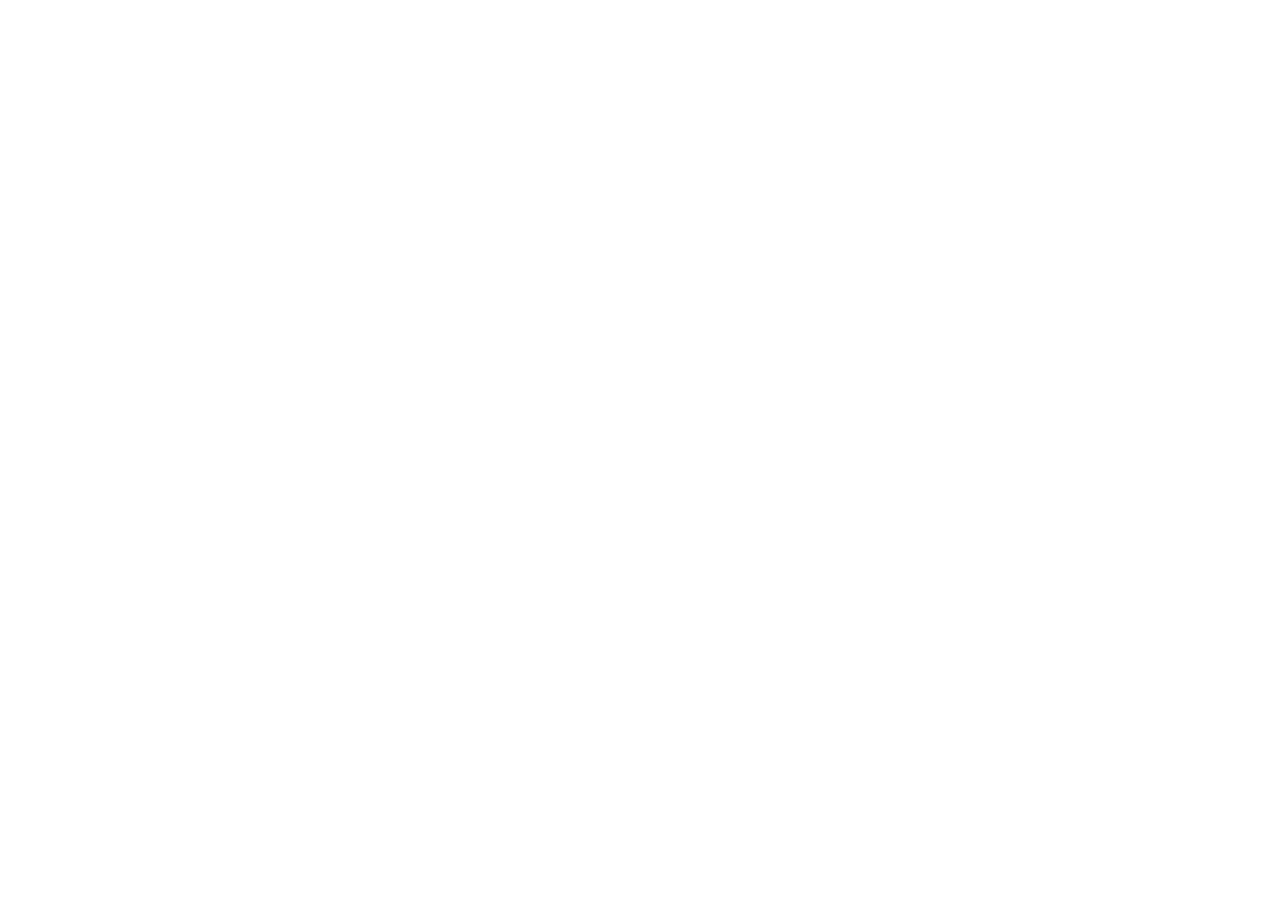
==== about.html @ 0ee6afd5 "Init : création du dépôt, arborescence des fichiers et structure HTML de base" ====
<!DOCTYPE html>
<html lang="fr">
<head>
   <meta charset="UTF-8">
   <meta name="viewport" content="width=device-width, initial-scale=1.0">
   <title>AfriTalent - A propos</title>

   <!-- Bootstrap 5 via CDN : feuillet de style -->
   <link href="https://cdn.jsdelivr.net/npm/bootstrap@5.3.0/dist/css/bootstrap.min.css" rel="stylesheet">

   <!-- votre feuille de style personnelle -->
   <link rel="stylesheet" href="style.css">
</head>
<body>
   <!-- le continu de la page sera ajoute ici -->
   <!-- Bootstrap 5 via CDN : script JavaScript -->
   <script src="https://cdn.jsdelivr.net/npm/bootstrap@5.3.0/dist/js/bootstrap.bundle.min.js"></script>

   <!-- votre script javaScript  -->
   <script src="js/main.js"></script>
</body>
</html>
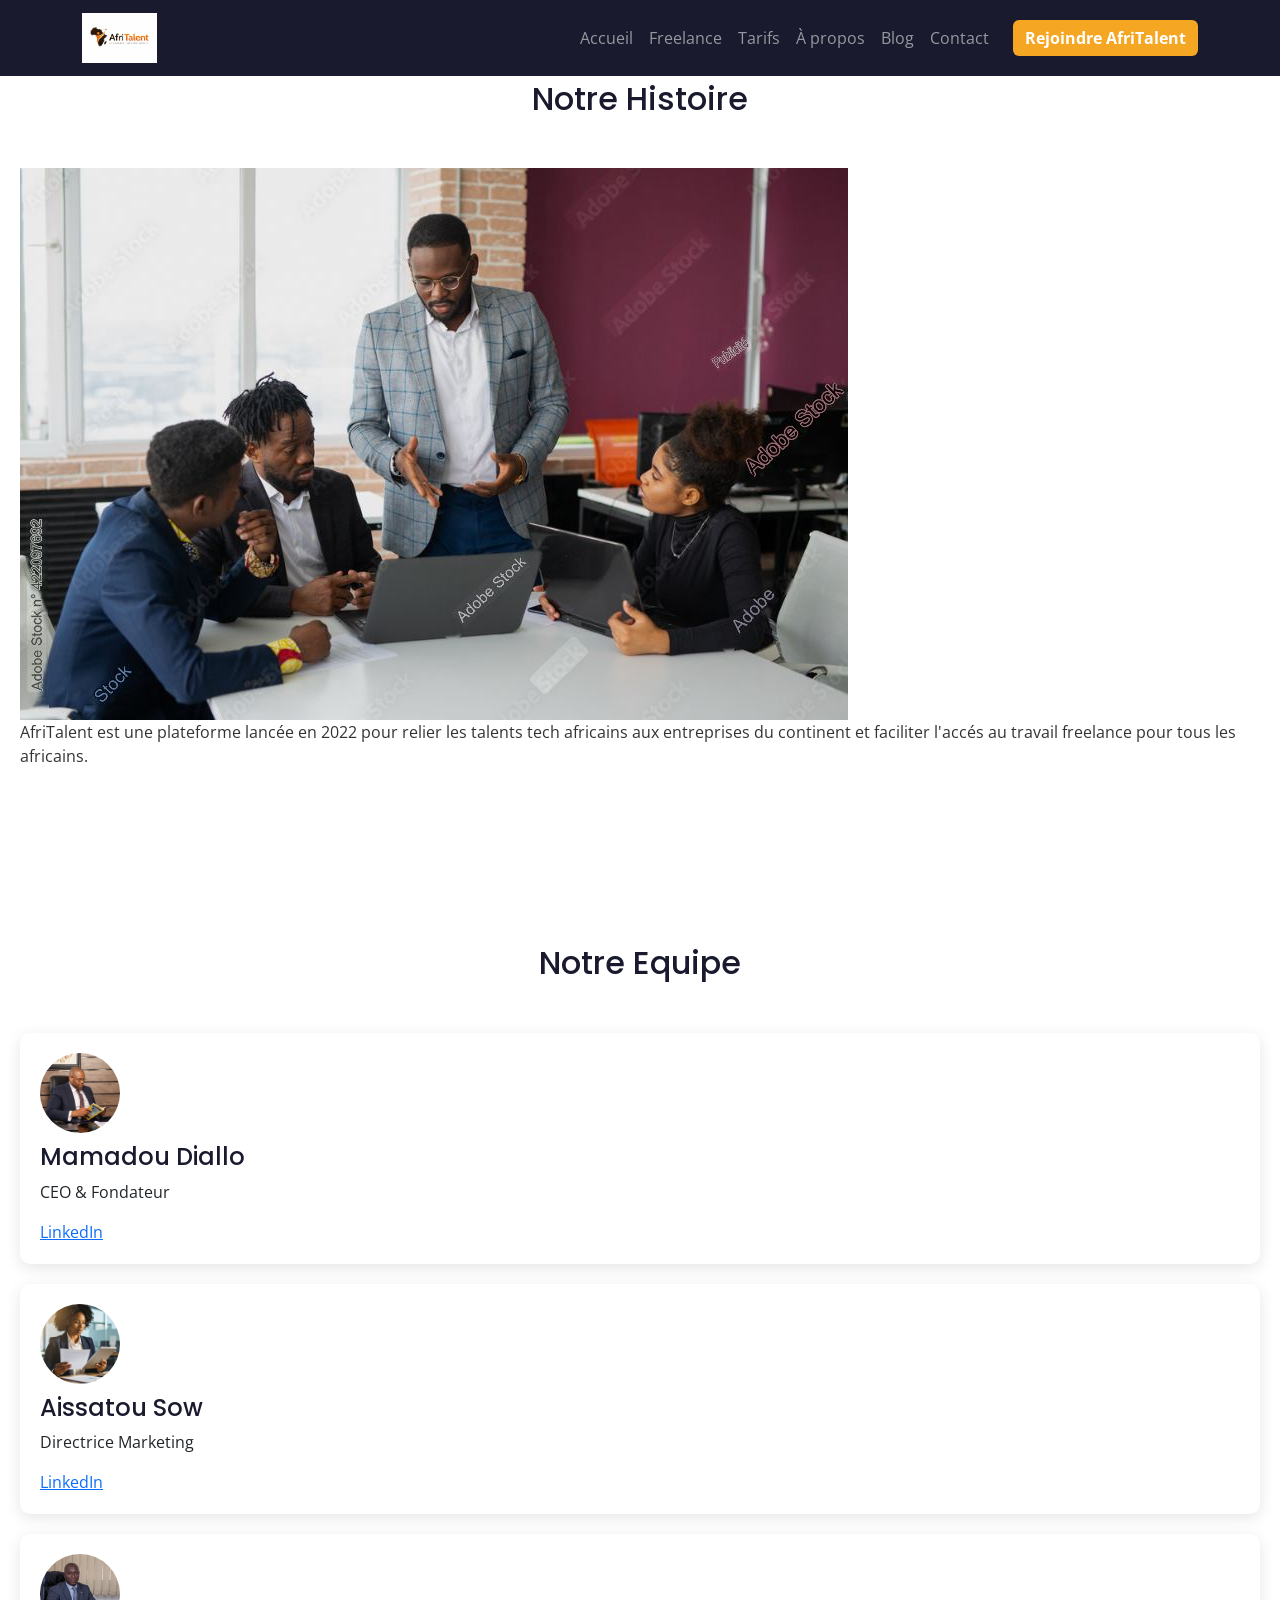
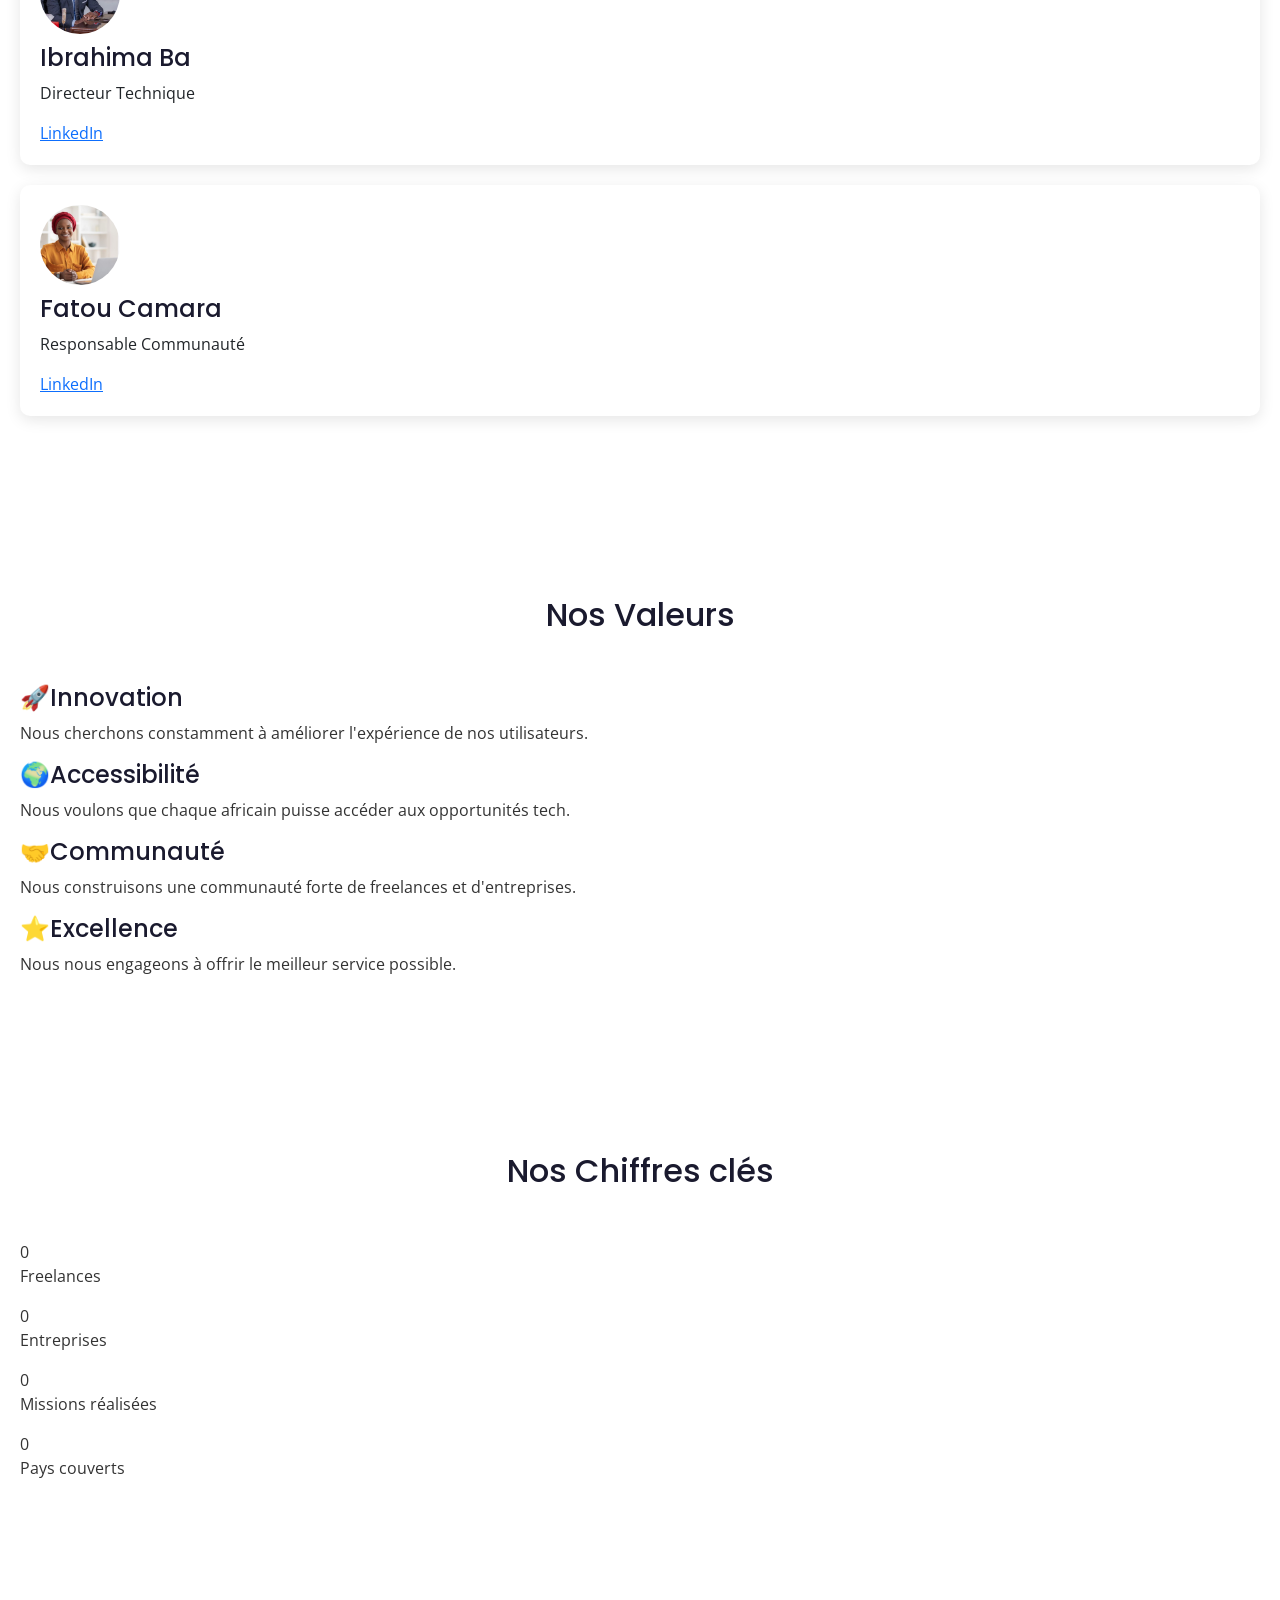
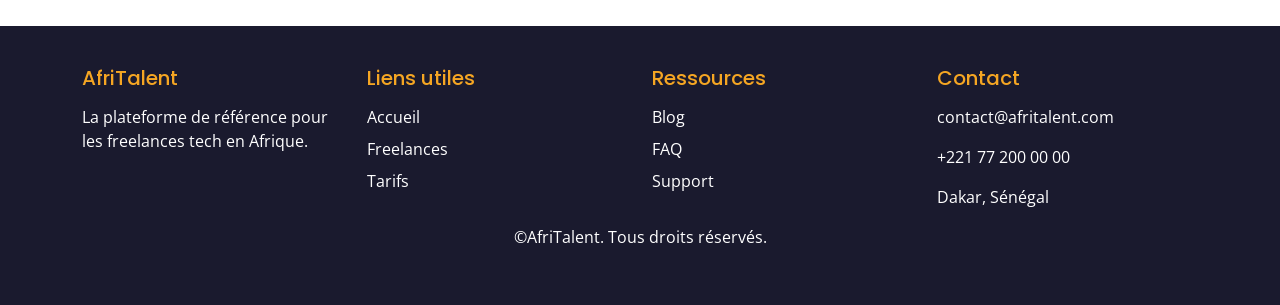
==== commit 26d13dda: "HTML : structure complète des 5 pages avec sections et contenu texte" ====
--- a/about.html
+++ b/about.html
@@ -6,13 +6,158 @@
    <title>AfriTalent - A propos</title>
 
    <!-- Bootstrap 5 via CDN : feuillet de style -->
-   <link href="https://cdn.jsdelivr.net/npm/bootstrap@5.3.0/dist/css/bootstrap.min.css" rel="stylesheet">
+   <link href="https://cdn.jsdelivr.net/npm/bootstrap@5.3.0/dist/css/bootstrap.min.css" rel="stylesheet"><link rel="preconnect" href="https://fonts.googleapis.com">
+   <link rel="preconnect" href="https://fonts.gstatic.com" crossorigin>
+   <link href="https://fonts.googleapis.com/css2?family=Open+Sans:ital,wght@0,300..800;1,300..800&family=Poppins:ital,wght@0,100;0,200;0,300;0,400;0,500;0,600;0,700;0,800;0,900;1,100;1,200;1,300;1,400;1,500;1,600;1,700;1,800;1,900&display=swap" rel="stylesheet">
 
    <!-- votre feuille de style personnelle -->
-   <link rel="stylesheet" href="style.css">
+   <link rel="stylesheet" href="css/style.css">
 </head>
 <body>
-   <!-- le continu de la page sera ajoute ici -->
+   <header>
+      <nav class="navbar navbar-expand-lg navbar-dark fixed-top">
+         <div class="container">
+            <a class="navbar-brand" href="index.html">
+               <img src="images/AfriTalent logo.jpeg" alt="logo" height="50px">
+            </a>
+            <button class="navbar-toggler" type="button" data-bs-toggle="collapse" data-bs-target="#navMenu"
+               aria-controls="navMenu" aria-expanded="false" aria-label="Toggle navigation">
+               <span class="navbar-toggler-icon"></span>
+            </button>
+            <div class="collapse navbar-collapse" id="navMenu">
+               <ul class="navbar-nav ms-auto">
+                  <li class="nav-item"><a class="nav-link" href="index.html">Accueil</a></li>
+                  <li class="nav-item"><a class="nav-link" href="freelances.html">Freelance</a></li>
+                  <li class="nav-item"><a class="nav-link" href="tarifs.html">Tarifs</a></li>
+                  <li class="nav-item"><a class="nav-link" href="about.html">À propos</a></li>
+                  <li class="nav-item"><a class="nav-link" href="blog.html">Blog</a></li>
+                  <li class="nav-item"><a class="nav-link" href="contact.html">Contact</a></li>
+               </ul>
+               <a href="#" class="btn btn-warning ms-3">Rejoindre AfriTalent</a>
+            </div>
+         </div>
+      </nav>
+   </header>
+   <main>
+      <section id="histoire">
+         <h2>Notre Histoire</h2>
+         <div>
+            <img src="images/histoire.jpeg" alt="Histoire d'AfriTalent">
+            <p>AfriTalent est une plateforme lancée en 2022 pour relier les talents tech africains aux entreprises du continent et faciliter l'accés au travail freelance pour tous les africains.</p>
+         </div>
+      </section>
+
+      <section id="equipe">
+         <h2>Notre Equipe</h2>
+         <div class="card">
+            <img src="images/equipe1.jpg" alt="Mamadou Diallo">
+            <h3>Mamadou Diallo</h3>
+            <p>CEO & Fondateur</p>
+            <a href="#">LinkedIn</a>
+         </div>
+
+         <div class="card">
+            <img src="images/equipe2.jpg" alt="Aissatou Sow">
+            <h3>Aissatou Sow</h3>
+            <p>Directrice Marketing</p>
+            <a href="#">LinkedIn</a>
+         </div>
+
+         <div class="card">
+            <img src="images/equipe3.jpeg" alt="Ibrahima Ba">
+            <h3>Ibrahima Ba</h3>
+            <p>Directeur Technique</p>
+            <a href="#">LinkedIn</a>
+         </div>
+
+         <div class="card">
+            <img src="images/equipe4.jpg" alt="Fatou Camara">
+            <h3>Fatou Camara</h3>
+            <p>Responsable Communauté</p>
+            <a href="#">LinkedIn</a>
+         </div>
+      </section>
+
+      <section id="valeurs">
+         <h2>Nos Valeurs</h2>
+         <div class="valeur">
+            <h3>🚀Innovation</h3>
+            <p>Nous cherchons constamment à améliorer l'expérience de nos utilisateurs.</p>
+         </div>
+
+        <div class="valeur">
+            <h3>🌍Accessibilité</h3>
+            <p>Nous voulons que chaque africain puisse accéder aux opportunités tech.</p>
+        </div>
+
+        <div class="valeur">
+            <h3>🤝Communauté</h3>
+            <p>Nous construisons une communauté forte de freelances et d'entreprises.</p>
+        </div>
+
+        <div class="valeur">
+            <h3>⭐Excellence</h3>
+            <p>Nous nous engageons à offrir le meilleur service possible.</p>
+        </div>
+      </section>
+
+      <section id="chiffres">
+         <h2>Nos Chiffres clés</h2>
+         <div class="chiffre">
+            <span class="compteur" data-target="2500">0</span>
+            <p>Freelances</p>
+         </div>
+
+         <div class="chiffre">
+            <span class="compteur" data-target="800">0</span>
+            <p>Entreprises</p>
+         </div>
+
+         <div class="chiffre">
+            <span class="compteur" data-target="1200">0</span>
+            <p>Missions réalisées</p>
+         </div>
+
+         <div class="chiffre">
+            <span class="compteur" data-target="15">0</span>
+            <p>Pays couverts</p>
+         </div>
+      </section>
+   </main>
+   <footer>
+      <div class="container">
+         <div class="row">
+            <div class="col-md-3">
+               <h5>AfriTalent</h5>
+               <p>La plateforme de référence pour les freelances tech en Afrique.</p>
+            </div>
+            <div class="col-md-3">
+               <h5>Liens utiles</h5>
+               <ul>
+                  <li><a href="index.html">Accueil</a></li>
+                  <li><a href="freelances.html">Freelances</a></li>
+                  <li><a href="tarifs.html">Tarifs</a></li>
+               </ul>
+            </div>
+            <div class="col-md-3">
+               <h5>Ressources</h5>
+               <ul>
+                  <li><a href="#">Blog</a></li>
+                  <li><a href="#">FAQ</a></li>
+                  <li><a href="#">Support</a></li>
+               </ul>
+            </div>
+            <div class="col-md-3">
+               <h5>Contact</h5>
+               <p><a href="mailto:contact@afritalent.com">contact@afritalent.com</a></p>
+               <p><a href="tel:+221772000000">+221 77 200 00 00</a></p>
+               <p>Dakar, Sénégal</p>
+            </div>
+         </div>
+         <p class="text-center">©<span id="annee"></span>AfriTalent. Tous droits réservés.</p>
+      </div>
+   </footer>
+
    <!-- Bootstrap 5 via CDN : script JavaScript -->
    <script src="https://cdn.jsdelivr.net/npm/bootstrap@5.3.0/dist/js/bootstrap.bundle.min.js"></script>
 
--- a/css/style.css
+++ b/css/style.css
@@ -0,0 +1,169 @@
+/* VARIABLES CSS */
+:root {
+    --couleur-primaire: #F5A623;
+    --couleur-secondaire: #1A1A2E;
+    --couleur-texte: #333333;
+    --couleur-fond: #FFFFFF;
+    --couleur-accent:#16213E;
+    --police-titre: 'Poppins', sans-serif;
+    --police-corps: 'Open Sans', sans-serif;
+    --espacement: 20px;
+
+}
+
+/* RESET ET BASE  */
+*{
+    margin: 0;
+    padding: 0;
+    box-sizing: border-box;
+}
+
+body{
+    font-family: var(--police-corps);
+    color: var(--couleur-texte);
+    background-color: var(--couleur-fond);
+}
+
+/* TYPOGRAPHIE */
+h1, h2, h3, h4, h5 {
+    font-family: var(--police-titre);
+    color: var(--couleur-secondaire);
+}
+
+h1{ font-size: 3rem; }
+h2{ font-size: 2rem; }
+h3{ font-size: 1.5rem; }
+
+/* NAVBAR */
+nav{
+    background-color: var(--couleur-secondaire) ;
+}
+
+.navbar-brand img {
+    height: 50px;
+}
+
+/* FOOTER */
+footer {
+    background-color: var(--couleur-secondaire);
+    color: white;
+    padding: 40px 0;
+    margin-top: 50px;
+}
+
+footer h5 {
+    color: var(--couleur-primaire);
+    margin-bottom: 15px;
+}
+
+footer a {
+    color: white;
+    text-decoration: none;
+}
+
+footer ul {
+    list-style: none;
+    padding: 0;
+}
+
+footer ul li {
+    margin-bottom: 8px;
+}
+
+/* HERO */
+#hero{
+    padding: 150px 20px 80px;
+    text-align: center;
+    background-color: var(--couleur-secondaire);
+    color: white;
+}
+
+#hero h1{
+    color: white;
+    font-size: 3.5rem;
+}
+
+#hero h2{
+    color: var(--couleur-primaire);
+    font-size: 1.5rem;
+    margin-bottom: 30px;
+}
+
+/* STATS */
+.stats {
+    text-align: center;
+}
+
+.stat span{
+    font-size: 2.5rem;
+    font-weight: bold;
+    color: var(--couleur-primaire);
+}
+
+/* SECTION */
+section {
+    padding: 80px 20px;
+}
+
+section h2 {
+    text-align: center;
+    margin-bottom: 50px;
+}
+
+/* CARTES */
+.card{
+    border: none;
+    border-radius: 10px;
+    box-shadow: 0 4px 15px rgba(0, 0, 0, 0.1);
+    transition: transform 0.3s ease;
+    padding: 20px;
+    margin-bottom: 20px;
+}
+
+.card:hover{
+    transform: translate(-5px);
+    box-shadow: 0 8px 25px rgba(0, 0, 0, 0.2);
+}
+
+.card img {
+    width: 80px;
+    height: 80px;
+    border-radius: 50%;
+    object-fit: cover;
+    margin-bottom: 10px;
+}
+
+/* CATEGORIE */
+.categories {
+    text-align: center;
+    padding: 20px;
+    border-radius: 10px;
+    border: 1px solid #eee;
+    transition: all 0.3s ease;
+    margin-bottom: 20px;
+}
+
+.categories:hover {
+    background-color: var(--couleur-primaire);
+    color: white;
+    transform: translateY(-5px);
+}
+
+.categories img {
+    width: 60px;
+    height: 60px;
+    margin-bottom: 10px;
+}
+
+/* BOUTONS */
+.btn-warning {
+    background-color: var(--couleur-primaire);
+    border: none;
+    color: white;
+    font-weight: bold;
+}
+
+.btn-warning:hover {
+    background-color: #e09400;
+    color: white;
+}
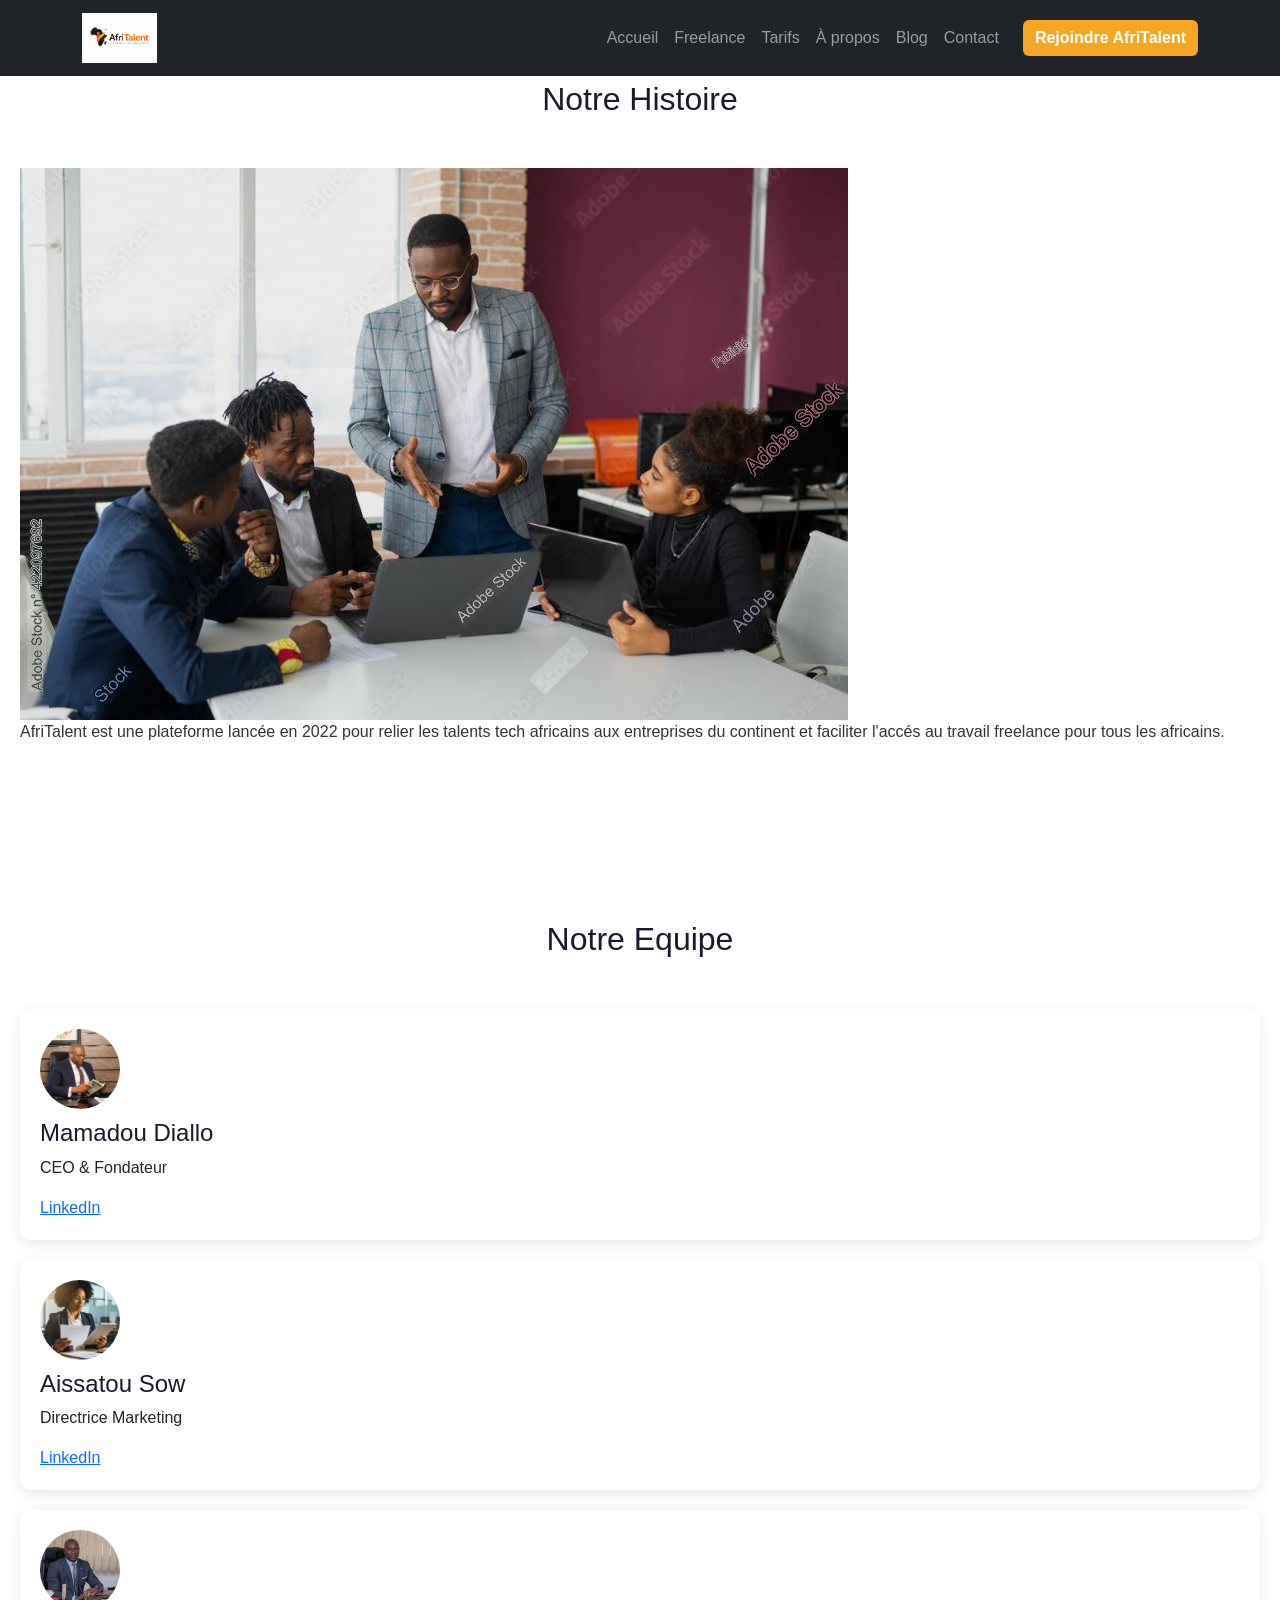
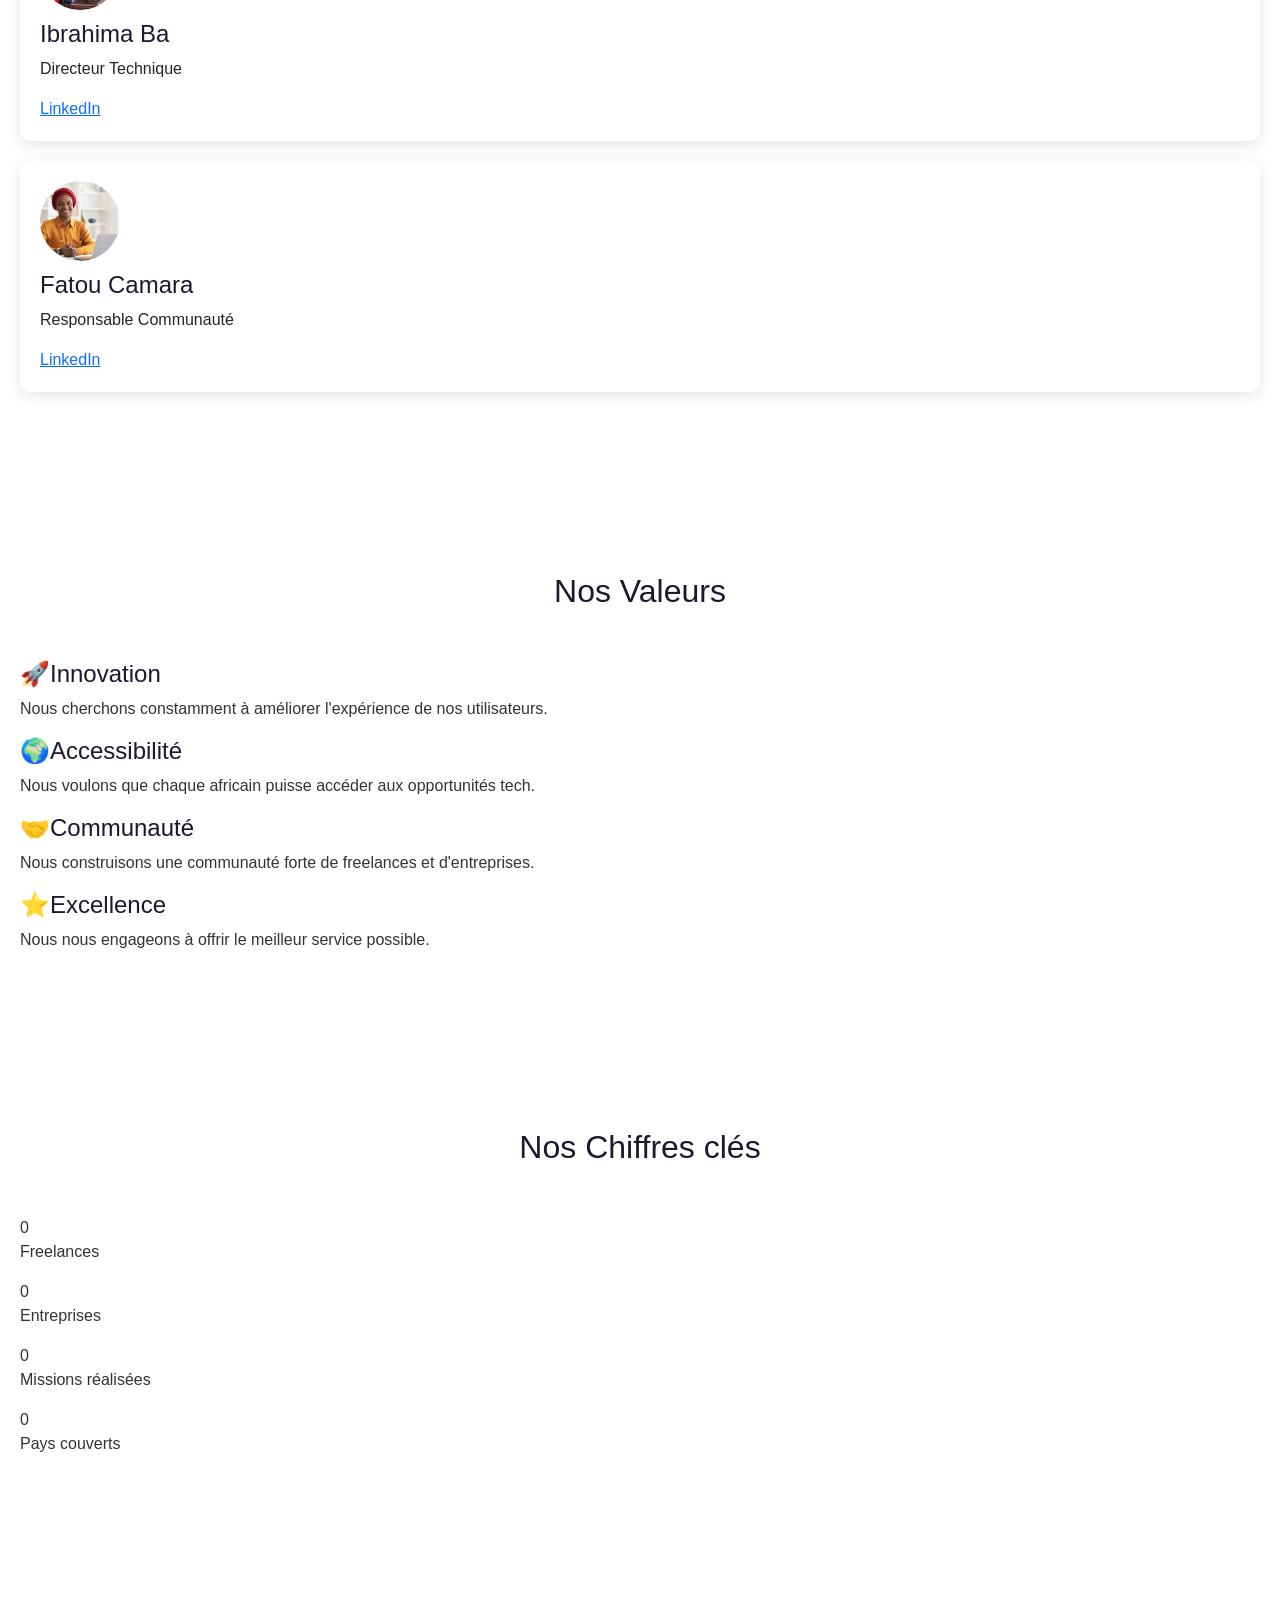
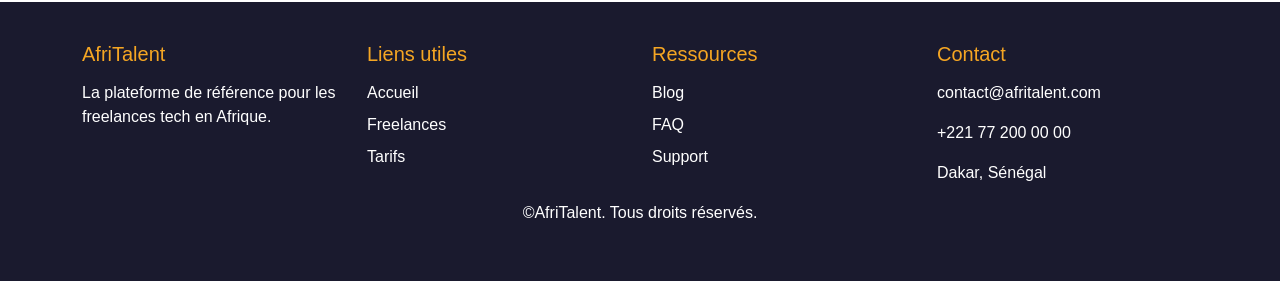
==== commit 8b8c5d1b: "HTML : structure complète des 5 pages avec sections et contenu texte" ====
--- a/about.html
+++ b/about.html
@@ -6,16 +6,14 @@
    <title>AfriTalent - A propos</title>
 
    <!-- Bootstrap 5 via CDN : feuillet de style -->
-   <link href="https://cdn.jsdelivr.net/npm/bootstrap@5.3.0/dist/css/bootstrap.min.css" rel="stylesheet"><link rel="preconnect" href="https://fonts.googleapis.com">
-   <link rel="preconnect" href="https://fonts.gstatic.com" crossorigin>
-   <link href="https://fonts.googleapis.com/css2?family=Open+Sans:ital,wght@0,300..800;1,300..800&family=Poppins:ital,wght@0,100;0,200;0,300;0,400;0,500;0,600;0,700;0,800;0,900;1,100;1,200;1,300;1,400;1,500;1,600;1,700;1,800;1,900&display=swap" rel="stylesheet">
+   <link href="https://cdn.jsdelivr.net/npm/bootstrap@5.3.0/dist/css/bootstrap.min.css" rel="stylesheet">
 
    <!-- votre feuille de style personnelle -->
    <link rel="stylesheet" href="css/style.css">
 </head>
 <body>
    <header>
-      <nav class="navbar navbar-expand-lg navbar-dark fixed-top">
+      <nav class="navbar navbar-expand-lg navbar-dark bg-dark fixed-top">
          <div class="container">
             <a class="navbar-brand" href="index.html">
                <img src="images/AfriTalent logo.jpeg" alt="logo" height="50px">
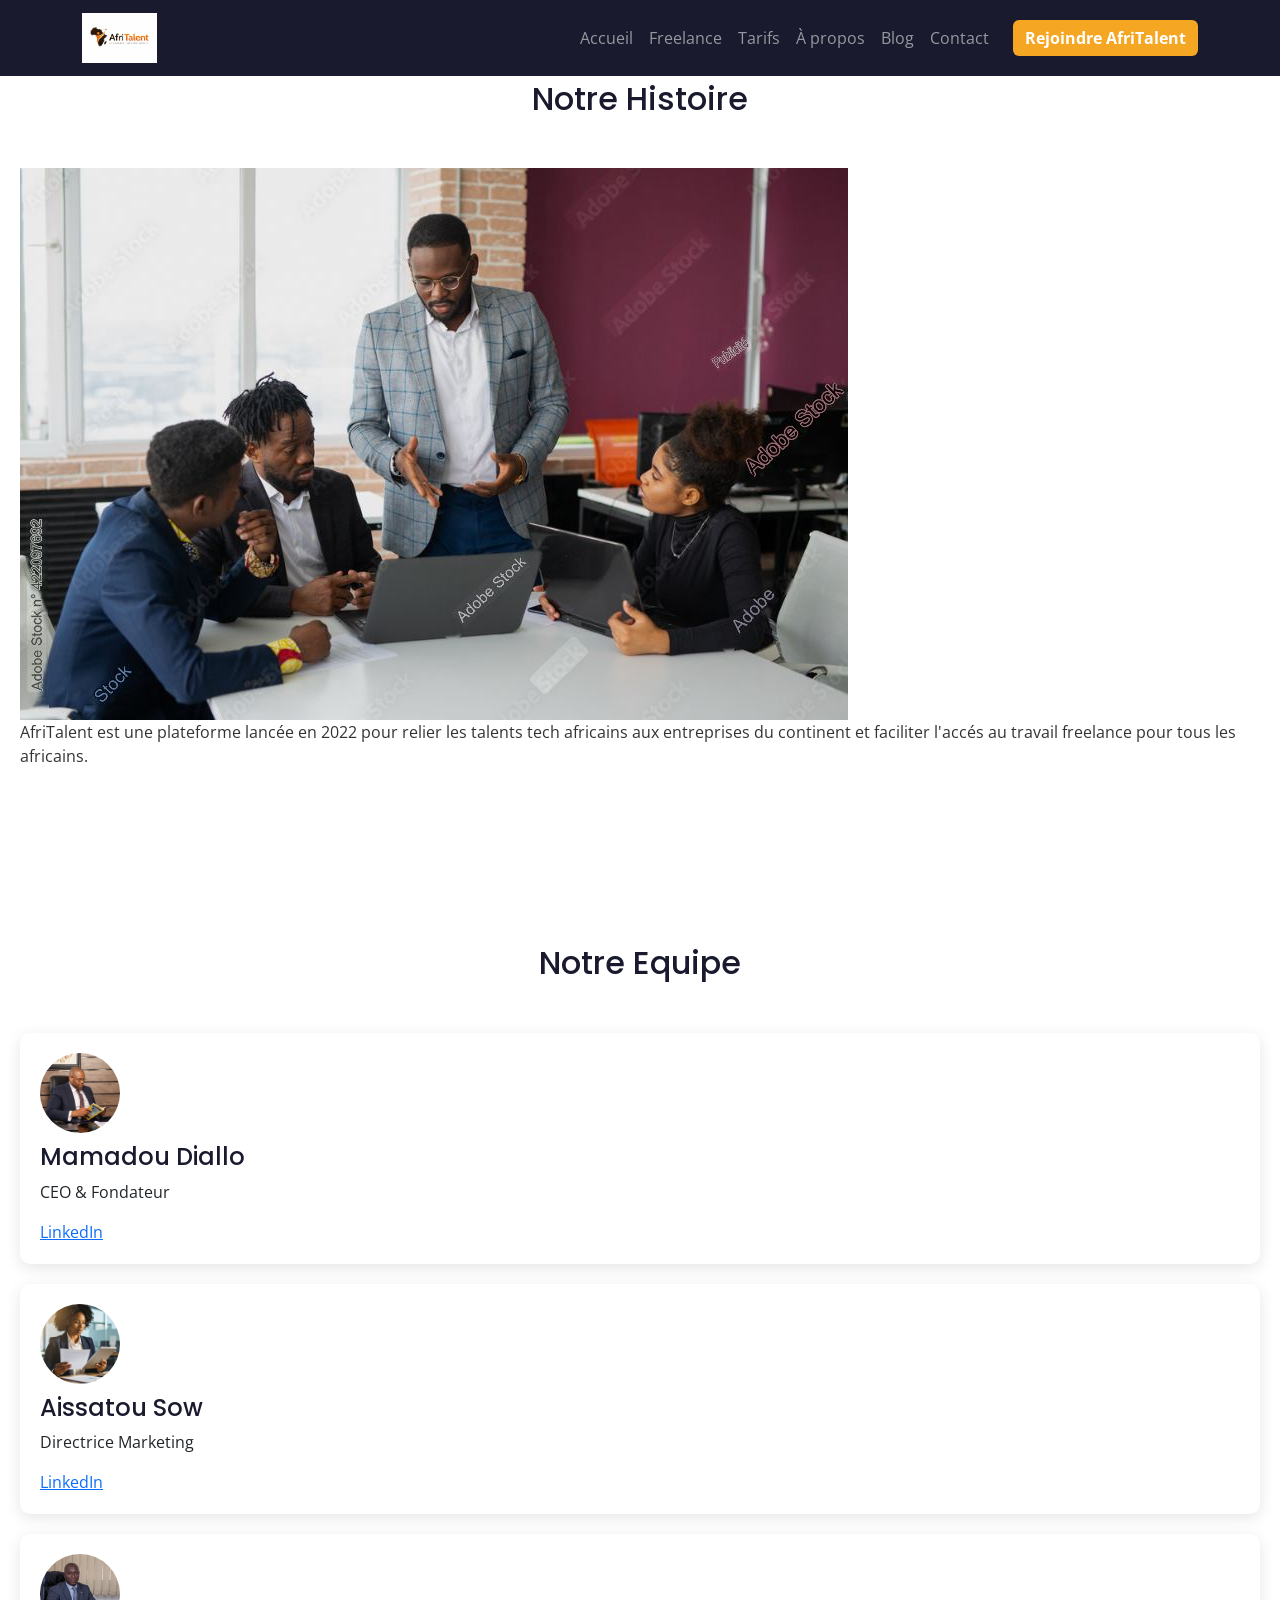
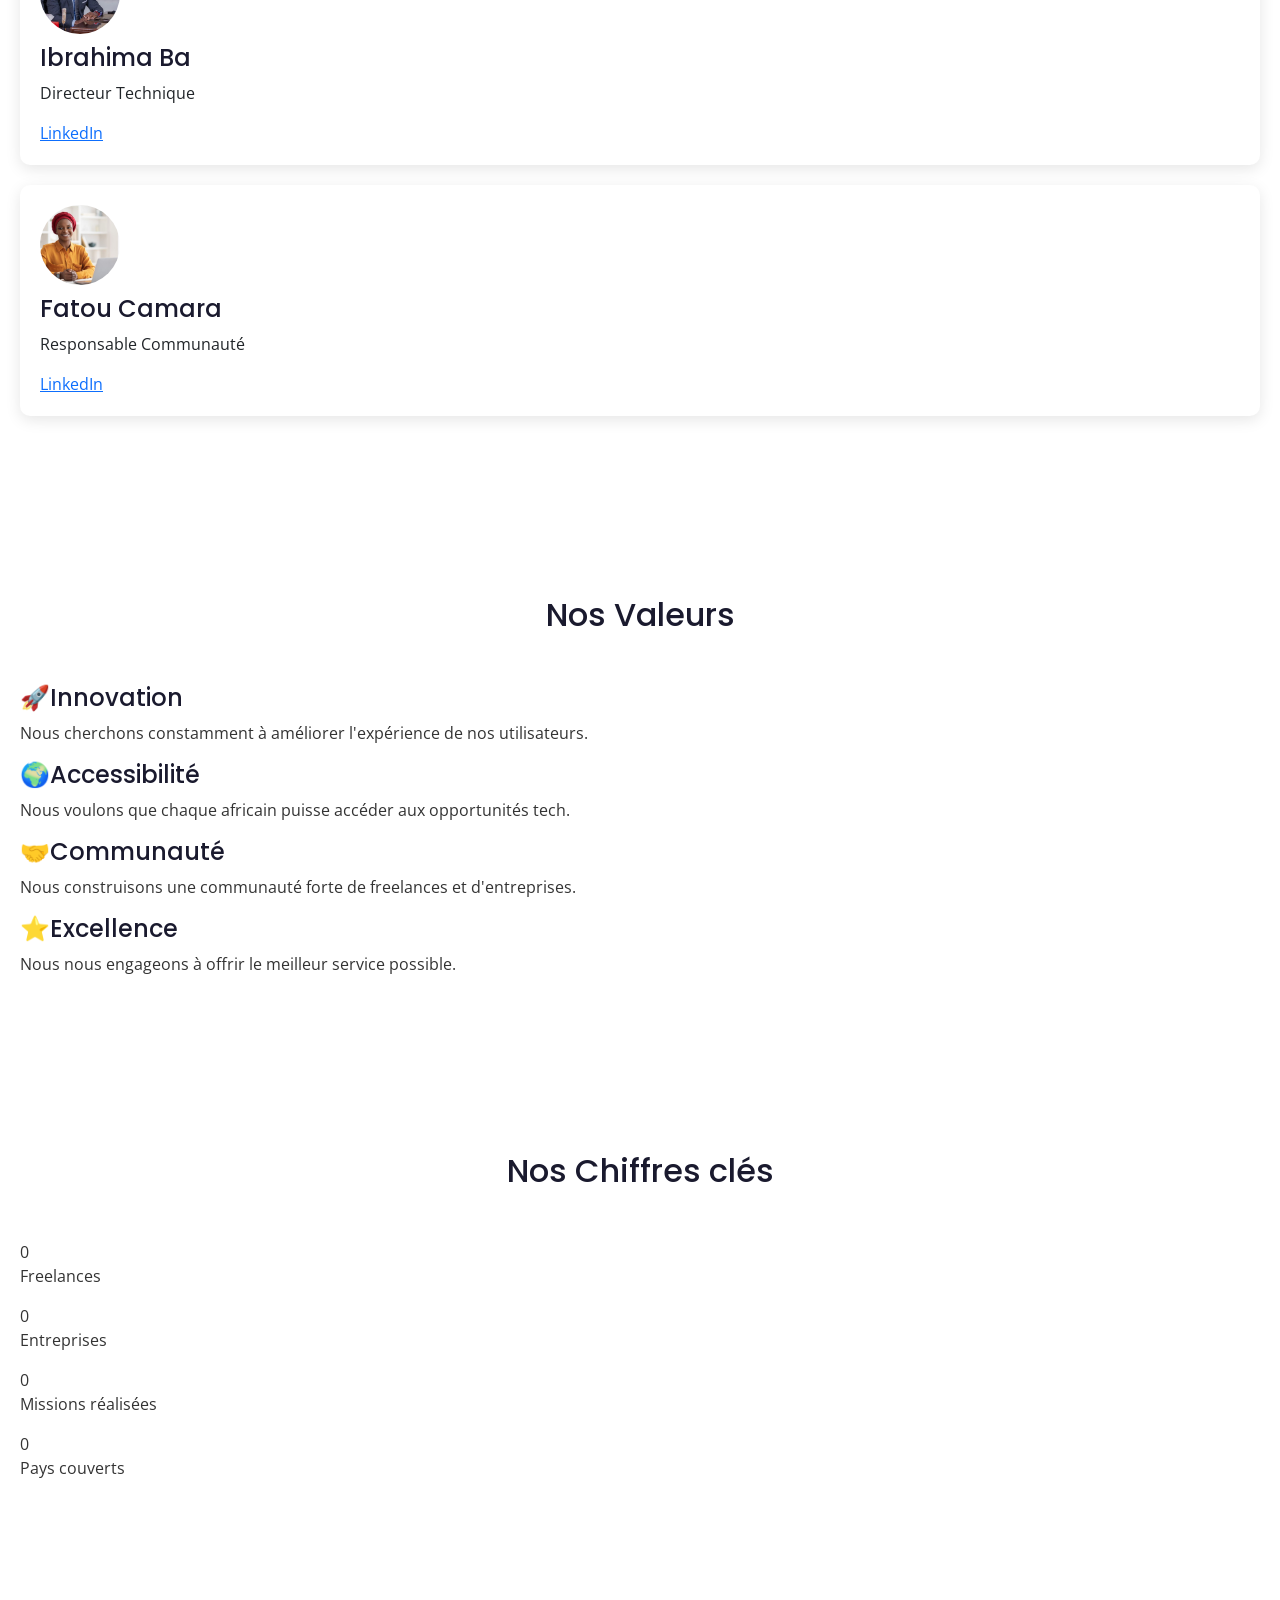
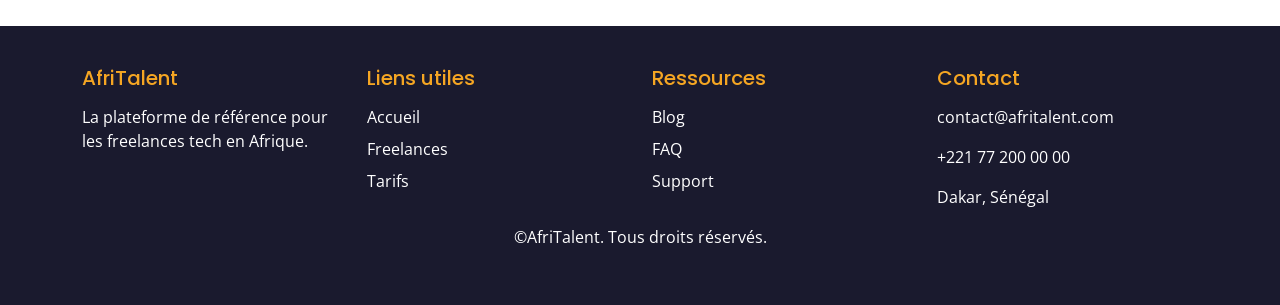
==== commit 1ce047ba: "Correction des cartes et amélioration freelances" ====
--- a/about.html
+++ b/about.html
@@ -6,14 +6,16 @@
    <title>AfriTalent - A propos</title>
 
    <!-- Bootstrap 5 via CDN : feuillet de style -->
-   <link href="https://cdn.jsdelivr.net/npm/bootstrap@5.3.0/dist/css/bootstrap.min.css" rel="stylesheet">
+   <link href="https://cdn.jsdelivr.net/npm/bootstrap@5.3.0/dist/css/bootstrap.min.css" rel="stylesheet"><link rel="preconnect" href="https://fonts.googleapis.com">
+   <link rel="preconnect" href="https://fonts.gstatic.com" crossorigin>
+   <link href="https://fonts.googleapis.com/css2?family=Open+Sans:ital,wght@0,300..800;1,300..800&family=Poppins:ital,wght@0,100;0,200;0,300;0,400;0,500;0,600;0,700;0,800;0,900;1,100;1,200;1,300;1,400;1,500;1,600;1,700;1,800;1,900&display=swap" rel="stylesheet">
 
    <!-- votre feuille de style personnelle -->
    <link rel="stylesheet" href="css/style.css">
 </head>
 <body>
    <header>
-      <nav class="navbar navbar-expand-lg navbar-dark bg-dark fixed-top">
+      <nav class="navbar navbar-expand-lg navbar-dark fixed-top">
          <div class="container">
             <a class="navbar-brand" href="index.html">
                <img src="images/AfriTalent logo.jpeg" alt="logo" height="50px">
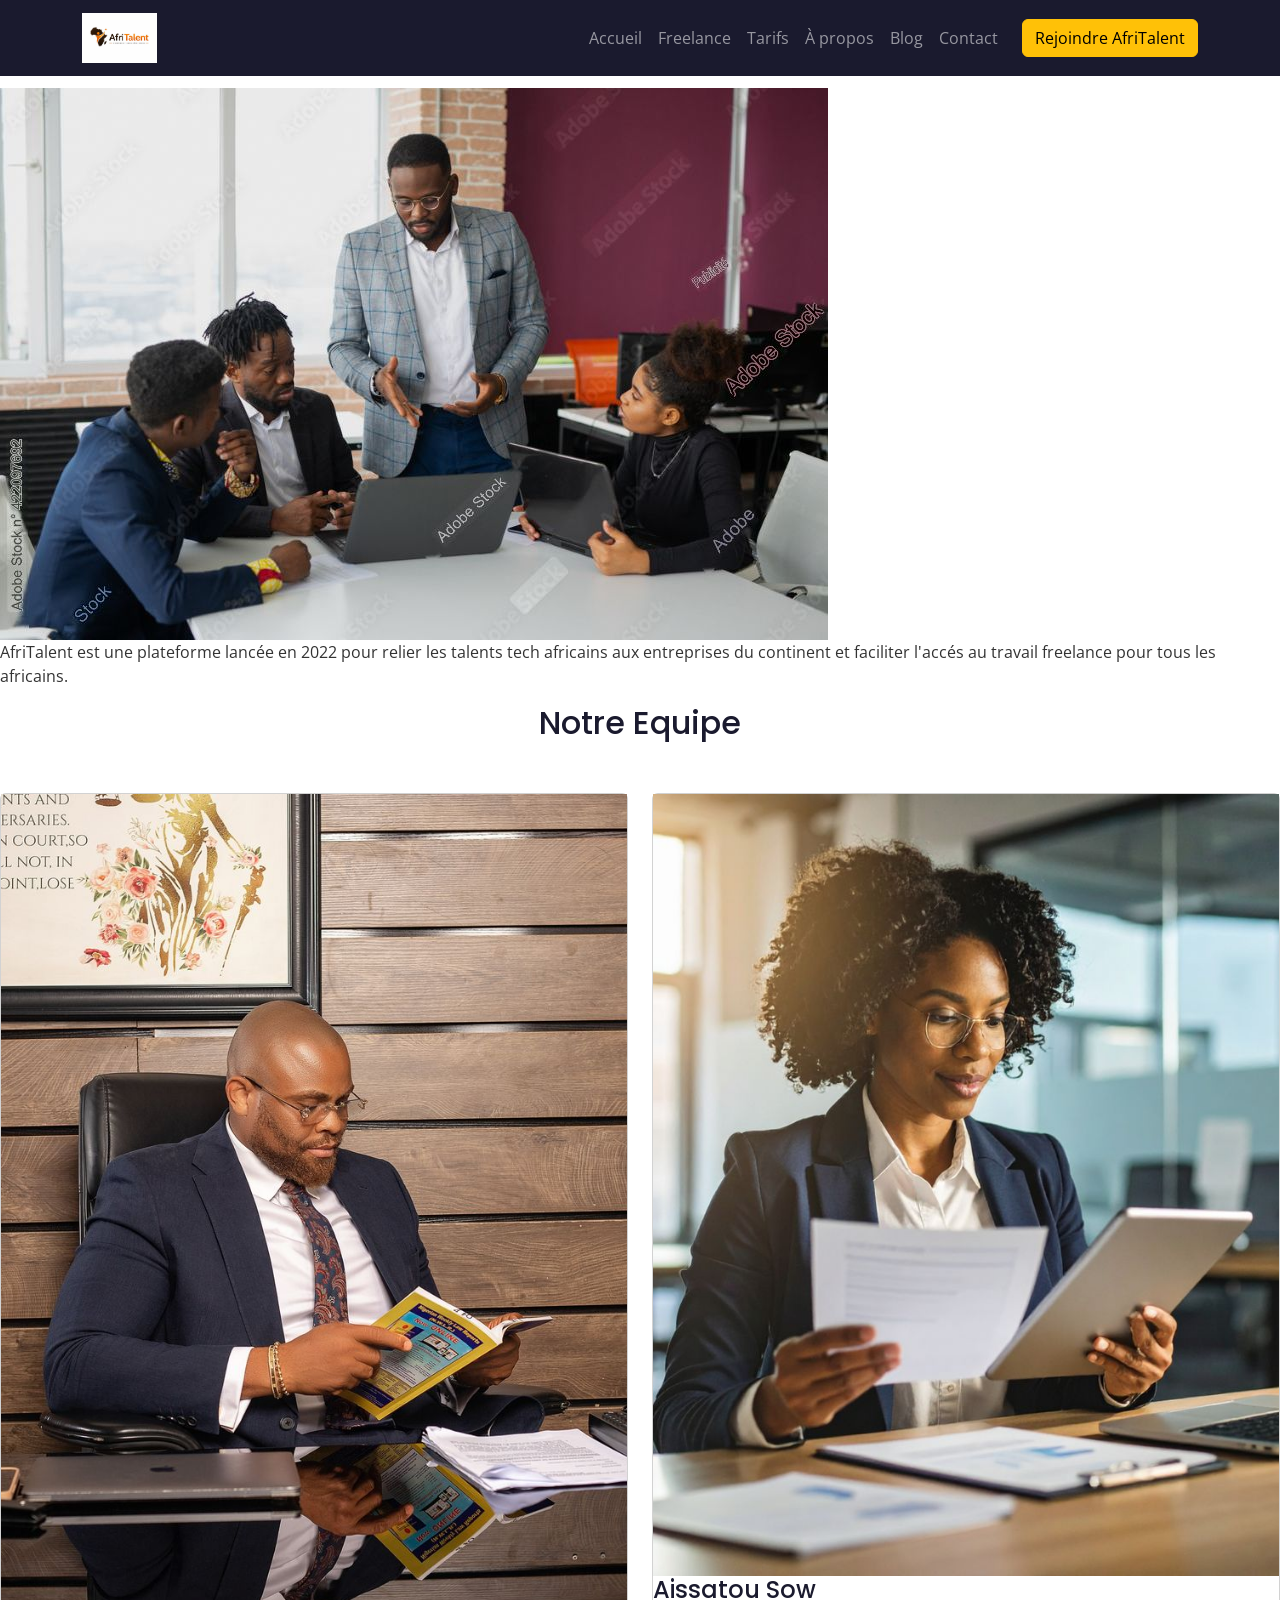
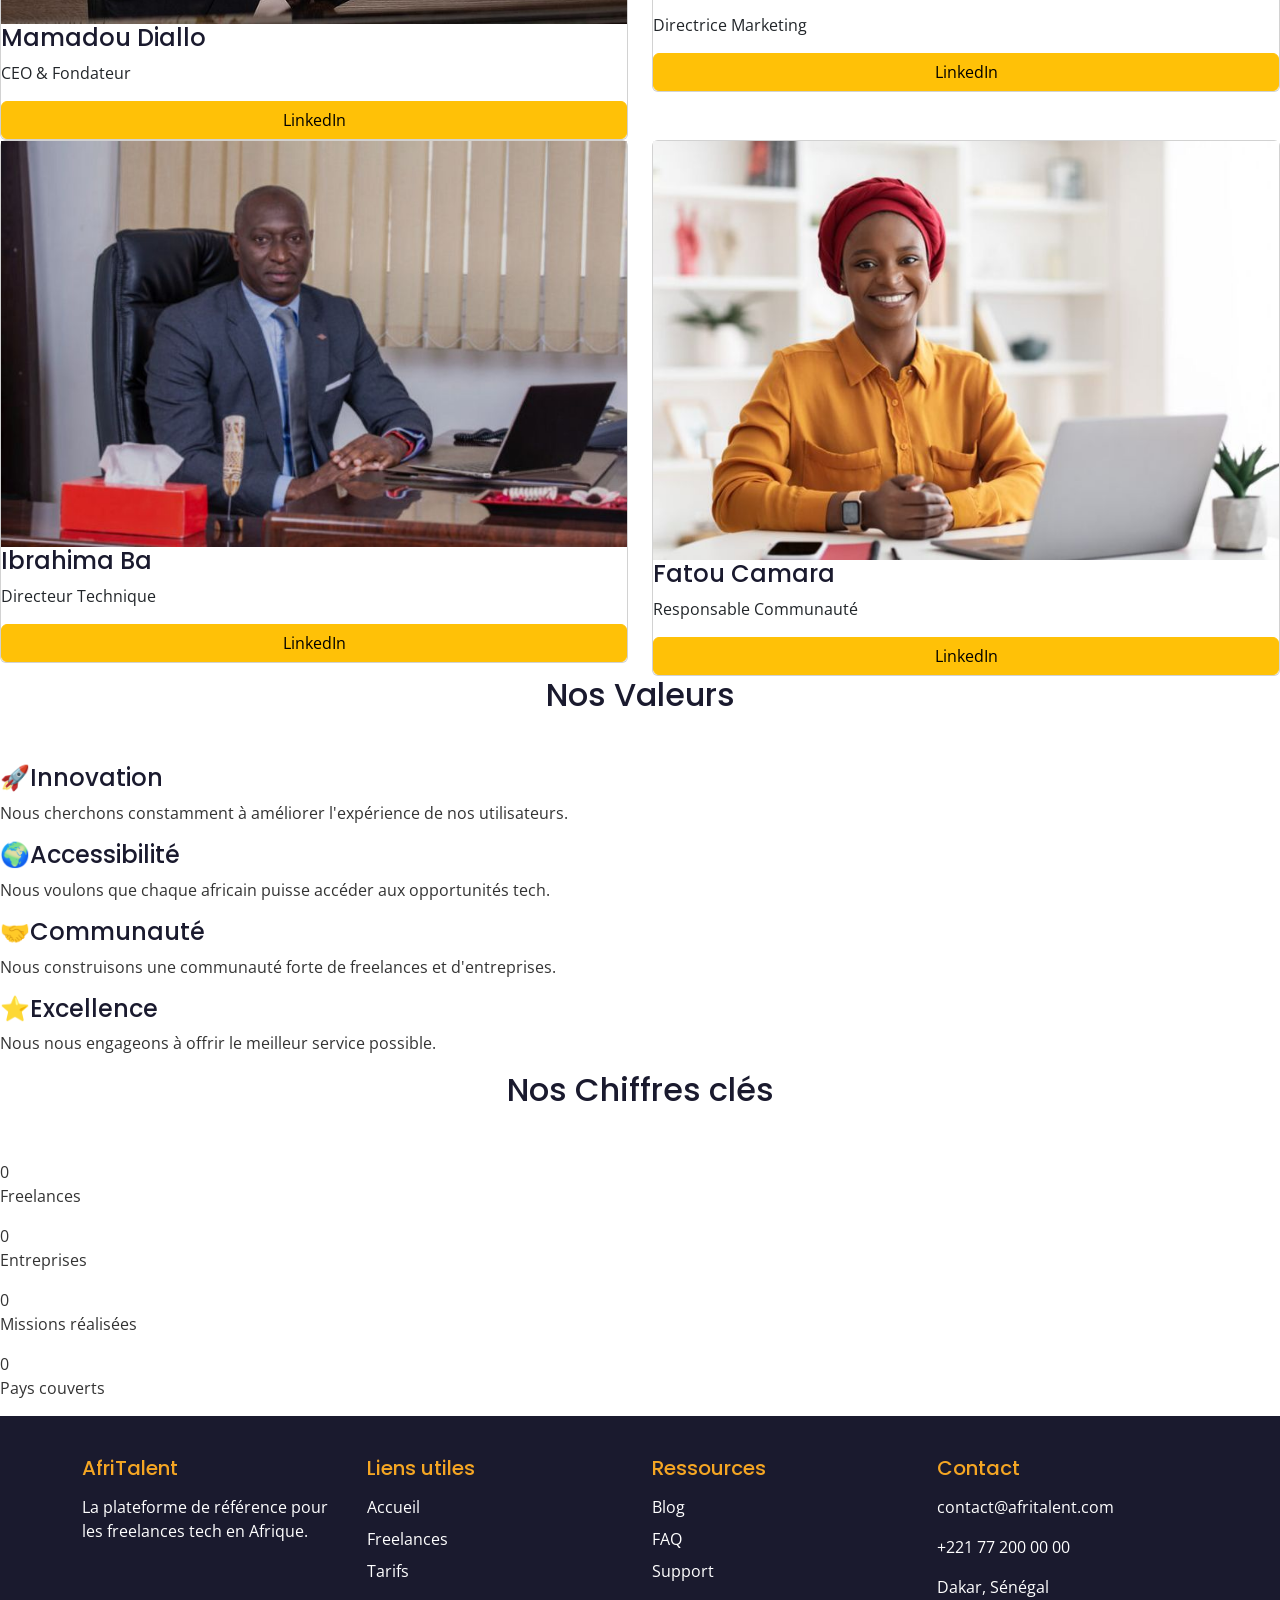
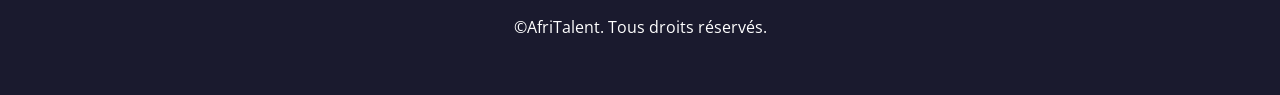
==== commit 53d0e8e7: "CSS: Bento Grid, section hero et catégories, effets hover" ====
--- a/about.html
+++ b/about.html
@@ -48,33 +48,42 @@
       </section>
 
       <section id="equipe">
-         <h2>Notre Equipe</h2>
-         <div class="card">
-            <img src="images/equipe1.jpg" alt="Mamadou Diallo">
-            <h3>Mamadou Diallo</h3>
-            <p>CEO & Fondateur</p>
-            <a href="#">LinkedIn</a>
+         <h2>Notre Equipe</h2> 
+         <div class="row">
+            <div class="col-md-6">
+               <div class="card">
+                  <img src="images/equipe1.jpg" alt="Mamadou Diallo">
+                  <h3>Mamadou Diallo</h3>
+                  <p>CEO & Fondateur</p>
+                  <a href="#"class="btn btn-warning">LinkedIn</a>
+               </div>
+            </div>
+
+         <div class="col-md-6">
+            <div class="card">
+               <img src="images/equipe2.jpg" alt="Aissatou Sow">
+               <h3>Aissatou Sow</h3>
+               <p>Directrice Marketing</p>
+               <a href="#" class="btn btn-warning">LinkedIn</a>
+            </div>
          </div>
 
-         <div class="card">
-            <img src="images/equipe2.jpg" alt="Aissatou Sow">
-            <h3>Aissatou Sow</h3>
-            <p>Directrice Marketing</p>
-            <a href="#">LinkedIn</a>
+         <div class="col-md-6">
+            <div class="card">
+               <img src="images/equipe3.jpeg" alt="Ibrahima Ba">
+               <h3>Ibrahima Ba</h3>
+               <p>Directeur Technique</p>
+               <a href="#" class="btn btn-warning">LinkedIn</a>
+            </div>
          </div>
 
-         <div class="card">
-            <img src="images/equipe3.jpeg" alt="Ibrahima Ba">
-            <h3>Ibrahima Ba</h3>
-            <p>Directeur Technique</p>
-            <a href="#">LinkedIn</a>
-         </div>
-
-         <div class="card">
-            <img src="images/equipe4.jpg" alt="Fatou Camara">
-            <h3>Fatou Camara</h3>
-            <p>Responsable Communauté</p>
-            <a href="#">LinkedIn</a>
+         <div class="col-md-6">
+            <div class="card">
+               <img src="images/equipe4.jpg" alt="Fatou Camara">
+               <h3>Fatou Camara</h3>
+               <p>Responsable Communauté</p>
+               <a href="#" class="btn btn-warning">LinkedIn</a>
+            </div>
          </div>
       </section>
 
--- a/css/style.css
+++ b/css/style.css
@@ -69,71 +69,155 @@
 footer ul li {
     margin-bottom: 8px;
 }
-
-/* HERO */
+footer {
+    margin-top: 0;
+}
+
+/* HERO DISPOSITION */
+.hero-content {
+    display: flex;
+    justify-content: space-between;
+    align-items: center;
+    gap: 40px;
+}
+
+.hero-texte {
+    flex: 1;
+    text-align: left;
+}
+
+.hero-image {
+    flex: 1;
+    text-align: right;
+    position: relative;
+    margin-right: -40px;
+}
+
+.hero-image img {
+    width: 100%;
+    max-width: 500px;
+    border-radius: 20px;
+}
+
+/* section */
+section h2{
+    text-align: center;
+    margin-bottom: 50px;
+}
+#hero h2{
+    text-align: left;
+    margin-top: 30px;
+}
+
+/* FOND */
 #hero{
-    padding: 150px 20px 80px;
-    text-align: center;
-    background-color: var(--couleur-secondaire);
-    color: white;
-}
-
-#hero h1{
-    color: white;
-    font-size: 3.5rem;
-}
-
-#hero h2{
-    color: var(--couleur-primaire);
-    font-size: 1.5rem;
-    margin-bottom: 30px;
+    background-image: url('../images/AfriqueTech.jpeg');
+    background-size: cover;
+    background-position: center;
+    background-repeat: no-repeat;
+    position: relative;
+    padding: 80px 0;
+    overflow: hidden;
+}
+
+/* TEXTE ET IMEGE DEVANT LE FOND */
+#hero .container {
+    position: relative;
+    z-index: 1;
+}
+
+/* FLEX GAUCHE/DROITE  */
+.hero-content {
+    display: flex;
+    align-items: center;
+    gap: 60px;
+}
+
+/* TEXTES BLANCS */
+#hero h1 { color: #fff; font-size: 3rem; font-weight: 800;}
+#hero h2 { color: #aaa; font-size: 1.1rem; font-weight: 400;}
+.text-orange {color: #f5a623;}
+
+/* IMAGE */
+.hero-image img {
+    width: 100%;
+    border-radius: 18px;
+    /* Fusionne l'image avec le fond sombre */
+    mix-blend-mode: luminosity;
+    /* Efface les bords progressivement */
+    mask-image: radial-gradient(ellipse 80% 80% at 55% 45%,black 30%, transparent 80% );
 }
 
 /* STATS */
-.stats {
-    text-align: center;
-}
-
-.stat span{
+.stat span { color: #f5a623; font-size: 1.8rem; font-weight: 800;}
+.stat p { color: #aaa;}
+.stats{
+    display: flex;
+    gap: 3rem;
+    margin-left: 2rem;
+    text-align: center;   
+}
+
+
+/* TYPOGRAPHIE EXPRESSIVE HERO */
+#hero h1 {
     font-size: 2.5rem;
     font-weight: bold;
+}
+
+#hero h2 {
+    font-size: 1.5rem;
+    font-weight: 400;
+    letter-spacing: 1px;
+}
+
+/* BENTO GRID COMMENT CA MARCHE */
+.bento-grid {
+    display: grid;
+    grid-template-columns: repeat(3, 1fr);
+    gap: 20px;
+    padding: 20px;
+}
+#comment-ca-marche {
+    padding: 80px 20px;
+} 
+.bento-item {
+    background-color: var(--couleur-secondaire);
+    color: white;
+    padding: 30px;
+    border-radius: 15px;
+}
+
+.bento-large {
+    grid-column: 1;
+    grid-row: 1;
+}
+.bento-item:last-child {
+    grid-column: 3;
+    grid-row: 1;
+}
+
+.bento-item:nth-child(2) {
+    grid-column: 2;
+    grid-row: 1;
+
+}
+
+.numero {
+    font-size: 3rem;
+    font-weight: bold;
+    display: block;
+    margin-bottom: 10px;
     color: var(--couleur-primaire);
 }
 
-/* SECTION */
-section {
-    padding: 80px 20px;
-}
-
-section h2 {
-    text-align: center;
-    margin-bottom: 50px;
-}
-
-/* CARTES */
-.card{
-    border: none;
-    border-radius: 10px;
-    box-shadow: 0 4px 15px rgba(0, 0, 0, 0.1);
-    transition: transform 0.3s ease;
-    padding: 20px;
-    margin-bottom: 20px;
-}
-
-.card:hover{
-    transform: translate(-5px);
-    box-shadow: 0 8px 25px rgba(0, 0, 0, 0.2);
-}
-
-.card img {
-    width: 80px;
-    height: 80px;
-    border-radius: 50%;
-    object-fit: cover;
+.bento-item h3 {
+    color: white;
+    margin-top: 10px;
     margin-bottom: 10px;
 }
 
-/* CATEGORIE */
+/* CATEGORIES HOVER */
 .categories {
     text-align: center;
     padding: 20px;
@@ -142,11 +226,27 @@
     transition: all 0.3s ease;
     margin-bottom: 20px;
 }
-
+.categories-grid {
+    display: grid;
+    grid-template-columns: repeat(3,1fr);
+    gap: 30px;
+    width: 100%;
+}
+
+#categorie {
+    padding: 80px 20px;
+}
 .categories:hover {
     background-color: var(--couleur-primaire);
-    color: white;
     transform: translateY(-5px);
+}
+
+.categories:hover h3 {
+    color: white;
+}
+
+.categories:hover p {
+    color: white;
 }
 
 .categories img {
@@ -155,15 +255,49 @@
     margin-bottom: 10px;
 }
 
-/* BOUTONS */
-.btn-warning {
+/* CAROUSEL TEMOIGNAGES */
+.carousel {
+    background-color: var(--couleur-secondaire);
+    padding: 50px;
+    border-radius: 15px;
+}
+
+.temoignage {
+    text-align: center;
+    color: white;
+}
+
+.temoignage img {
+    width: 80px;
+    height: 80px;
+    border-radius: 50px;
+    object-fit: cover;
+    margin-bottom: 15px;
+}
+
+.temoignage h3 {
+    color: var(--couleur-primaire);
+}
+
+.temoignage p {
+    color: white;
+    font-style: italic;
+}
+
+/* CTA */
+#cta {
+    text-align: center;
     background-color: var(--couleur-primaire);
-    border: none;
-    color: white;
-    font-weight: bold;
-}
-
-.btn-warning:hover {
-    background-color: #e09400;
-    color: white;
-}+    color: white;
+    padding: 80px 20px;
+}
+#cta h2 {
+    color: white;
+}
+#cta p {
+    color: white;
+    margin-bottom: 30px;
+}
+
+
+
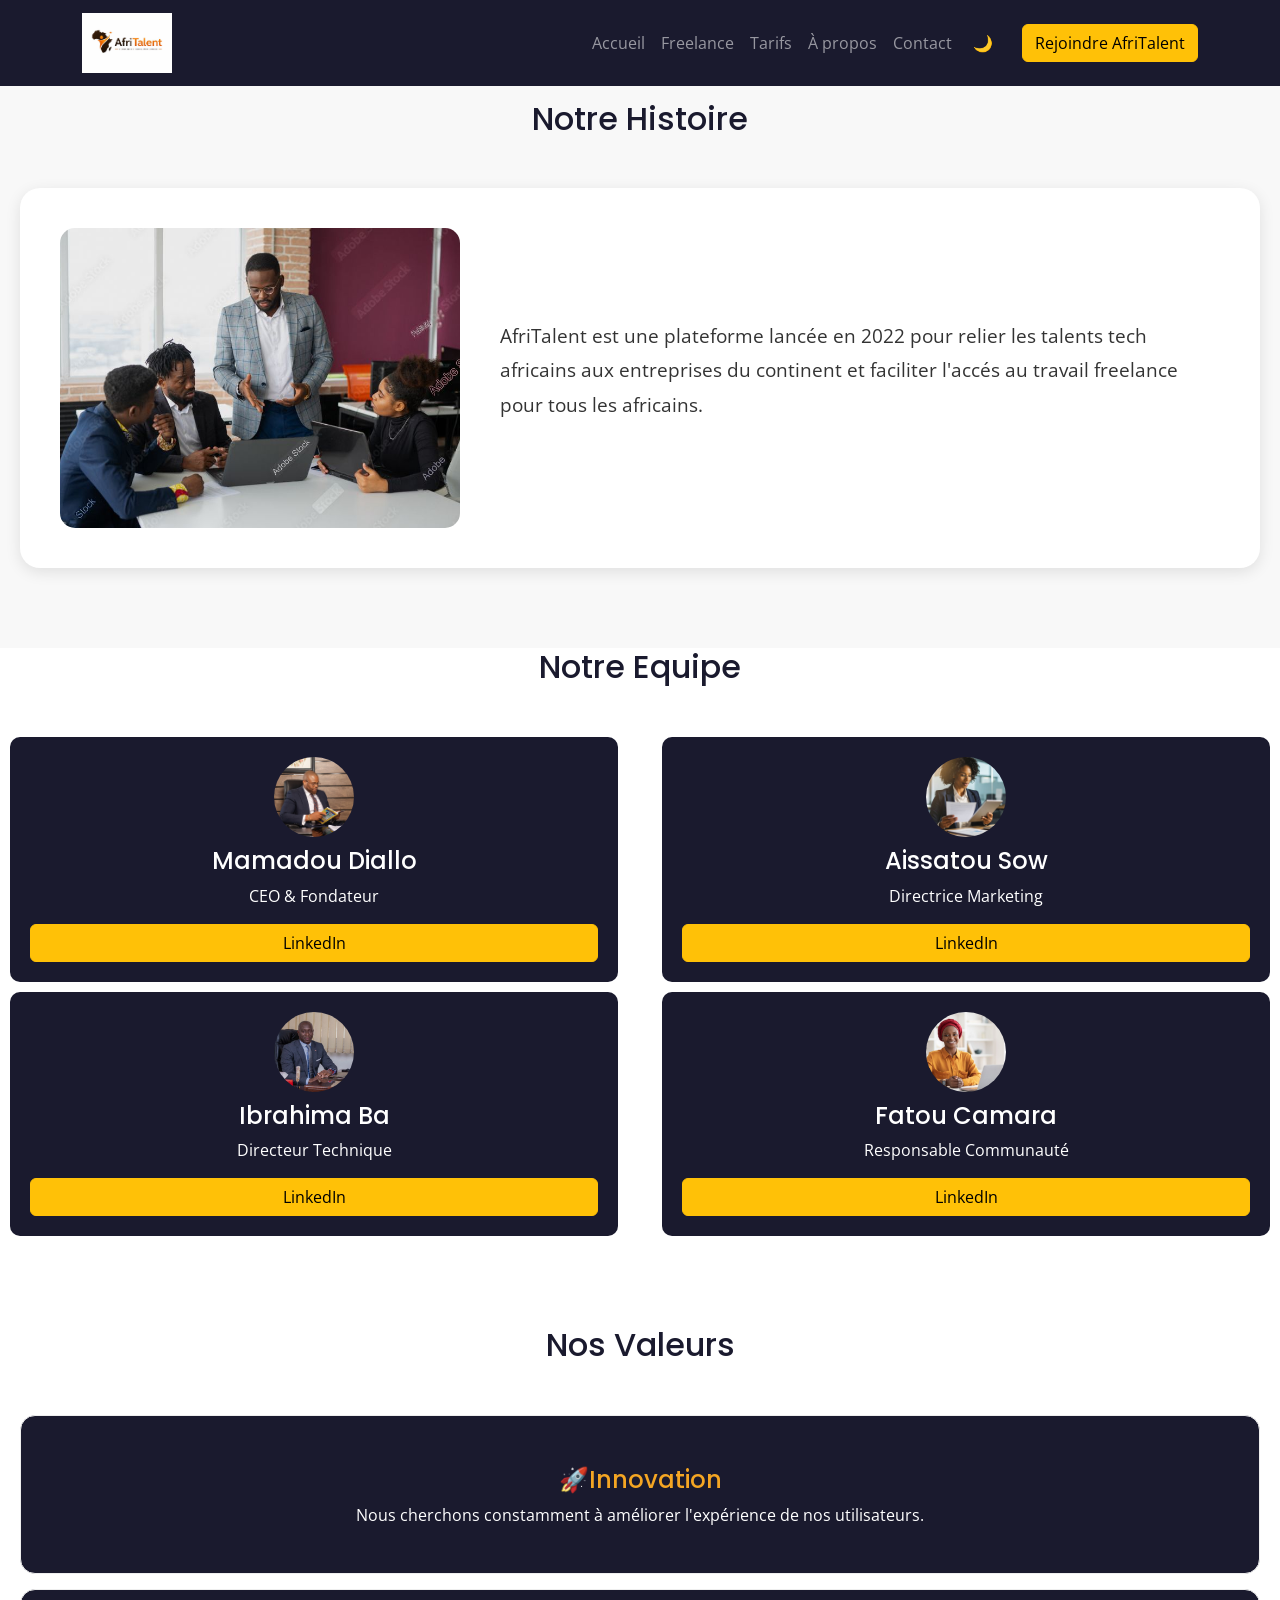
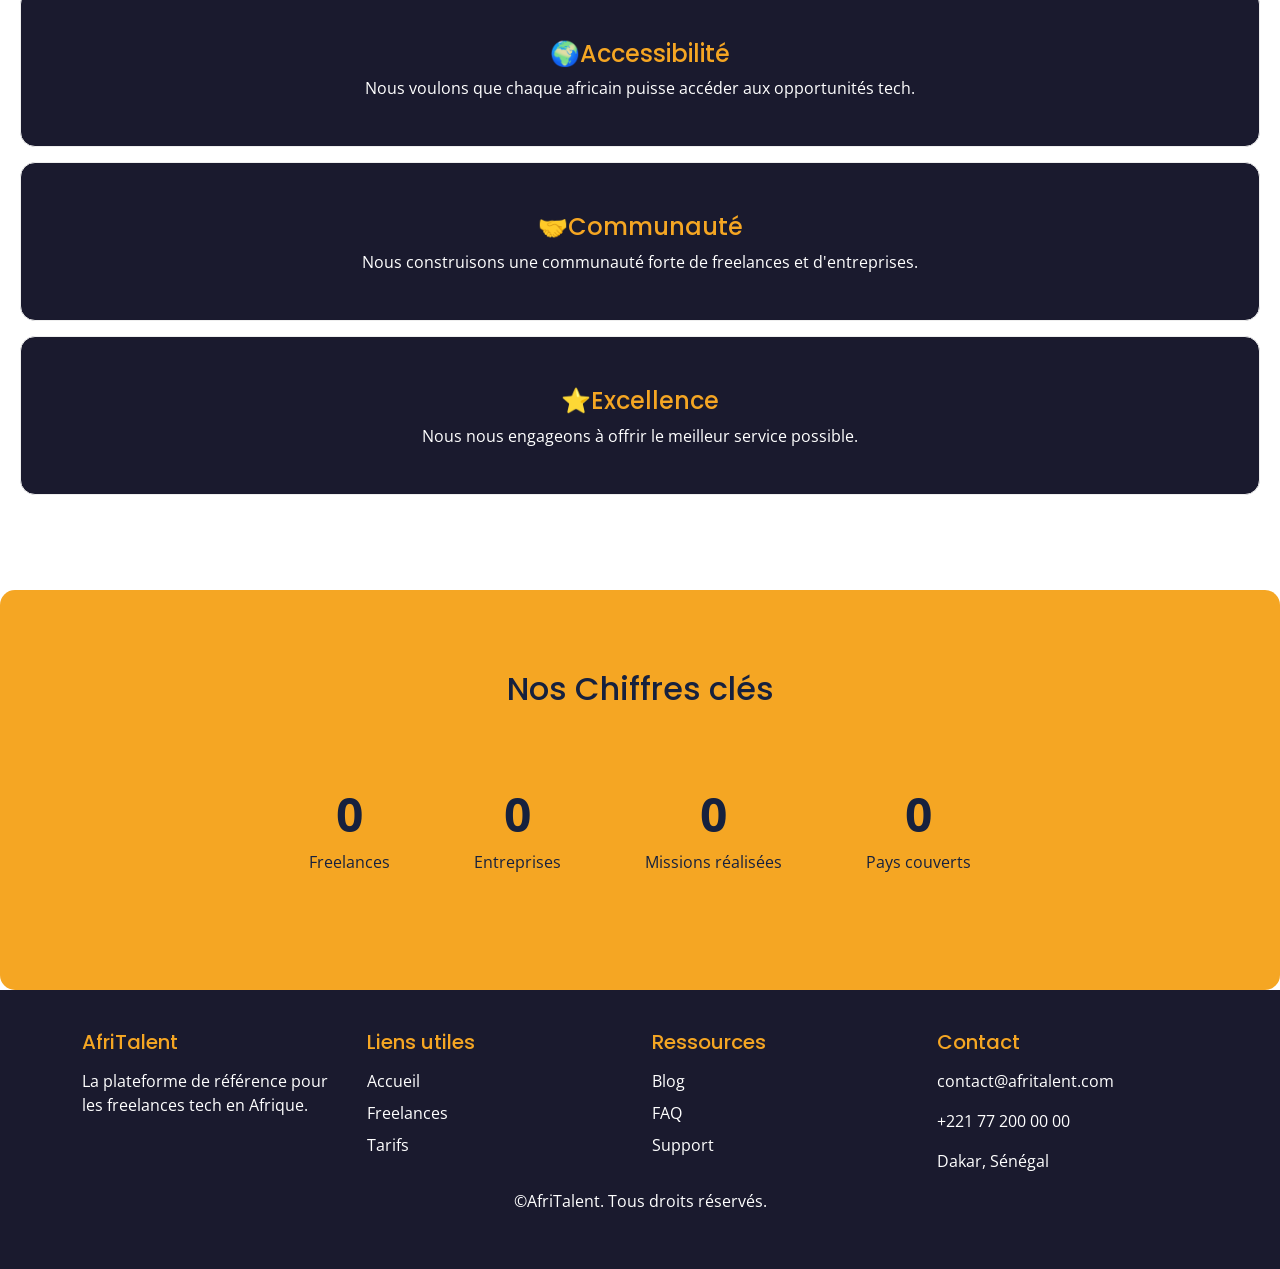
==== commit d260727a: "JS : dark mode avec localstorage, navbar dynamique au scroll" ====
--- a/about.html
+++ b/about.html
@@ -1,176 +1,183 @@
 <!DOCTYPE html>
 <html lang="fr">
-<head>
-   <meta charset="UTF-8">
-   <meta name="viewport" content="width=device-width, initial-scale=1.0">
-   <title>AfriTalent - A propos</title>
+   <head>
+      <meta charset="UTF-8">
+      <meta name="viewport" content="width=device-width, initial-scale=1.0">
+      <title>AfriTalent - A propos</title>
 
-   <!-- Bootstrap 5 via CDN : feuillet de style -->
-   <link href="https://cdn.jsdelivr.net/npm/bootstrap@5.3.0/dist/css/bootstrap.min.css" rel="stylesheet"><link rel="preconnect" href="https://fonts.googleapis.com">
-   <link rel="preconnect" href="https://fonts.gstatic.com" crossorigin>
-   <link href="https://fonts.googleapis.com/css2?family=Open+Sans:ital,wght@0,300..800;1,300..800&family=Poppins:ital,wght@0,100;0,200;0,300;0,400;0,500;0,600;0,700;0,800;0,900;1,100;1,200;1,300;1,400;1,500;1,600;1,700;1,800;1,900&display=swap" rel="stylesheet">
+      <!-- Bootstrap 5 via CDN : feuillet de style -->
+      <link href="https://cdn.jsdelivr.net/npm/bootstrap@5.3.0/dist/css/bootstrap.min.css" rel="stylesheet"><link rel="preconnect" href="https://fonts.googleapis.com">
+      <link rel="preconnect" href="https://fonts.gstatic.com" crossorigin>
+      <link href="https://fonts.googleapis.com/css2?family=Open+Sans:ital,wght@0,300..800;1,300..800&family=Poppins:ital,wght@0,100;0,200;0,300;0,400;0,500;0,600;0,700;0,800;0,900;1,100;1,200;1,300;1,400;1,500;1,600;1,700;1,800;1,900&display=swap" rel="stylesheet">
 
-   <!-- votre feuille de style personnelle -->
-   <link rel="stylesheet" href="css/style.css">
-</head>
-<body>
-   <header>
-      <nav class="navbar navbar-expand-lg navbar-dark fixed-top">
-         <div class="container">
-            <a class="navbar-brand" href="index.html">
-               <img src="images/AfriTalent logo.jpeg" alt="logo" height="50px">
-            </a>
-            <button class="navbar-toggler" type="button" data-bs-toggle="collapse" data-bs-target="#navMenu"
-               aria-controls="navMenu" aria-expanded="false" aria-label="Toggle navigation">
-               <span class="navbar-toggler-icon"></span>
-            </button>
-            <div class="collapse navbar-collapse" id="navMenu">
-               <ul class="navbar-nav ms-auto">
-                  <li class="nav-item"><a class="nav-link" href="index.html">Accueil</a></li>
-                  <li class="nav-item"><a class="nav-link" href="freelances.html">Freelance</a></li>
-                  <li class="nav-item"><a class="nav-link" href="tarifs.html">Tarifs</a></li>
-                  <li class="nav-item"><a class="nav-link" href="about.html">À propos</a></li>
-                  <li class="nav-item"><a class="nav-link" href="blog.html">Blog</a></li>
-                  <li class="nav-item"><a class="nav-link" href="contact.html">Contact</a></li>
-               </ul>
-               <a href="#" class="btn btn-warning ms-3">Rejoindre AfriTalent</a>
+      <!-- votre feuille de style personnelle -->
+      <link rel="stylesheet" href="css/style.css">
+   </head>
+   <!-- Bouton Retour en haut -->
+   <button id="btn-top" title="Retour en haut">
+      ⇧
+   </button>
+   <body>
+      <header>
+         <nav class="navbar navbar-expand-lg navbar-dark fixed-top">
+            <div class="container">
+               <a class="navbar-brand" href="index.html">
+                  <img src="images/AfriTalent logo.jpeg" alt="logo" height="50px">
+               </a>
+               <button class="navbar-toggler" type="button" data-bs-toggle="collapse" data-bs-target="#navMenu"
+                  aria-controls="navMenu" aria-expanded="false" aria-label="Toggle navigation">
+                  <span class="navbar-toggler-icon"></span>
+               </button>
+               <div class="collapse navbar-collapse" id="navMenu">
+                  <ul class="navbar-nav ms-auto">
+                     <li class="nav-item"><a class="nav-link" href="index.html">Accueil</a></li>
+                     <li class="nav-item"><a class="nav-link" href="freelances.html">Freelance</a></li>
+                     <li class="nav-item"><a class="nav-link" href="tarifs.html">Tarifs</a></li>
+                     <li class="nav-item"><a class="nav-link" href="about.html">À propos</a></li>
+                     <li class="nav-item"><a class="nav-link" href="contact.html">Contact</a></li>
+                  </ul>
+                  <!-- Toggle Dark Mode -->
+                  <button id="theme-toggle" class="btn btn-white rounded-circle">
+                     🌙
+                  </button>
+                  <a href="#" class="btn btn-warning ms-3">Rejoindre AfriTalent</a>
+               </div>
             </div>
-         </div>
-      </nav>
-   </header>
-   <main>
-      <section id="histoire">
-         <h2>Notre Histoire</h2>
-         <div>
-            <img src="images/histoire.jpeg" alt="Histoire d'AfriTalent">
-            <p>AfriTalent est une plateforme lancée en 2022 pour relier les talents tech africains aux entreprises du continent et faciliter l'accés au travail freelance pour tous les africains.</p>
-         </div>
-      </section>
+         </nav>
+      </header>
+      <main>
+         <section id="histoire">
+            <h2>Notre Histoire</h2>
+            <div>
+               <img src="images/histoire.jpeg" alt="Histoire d'AfriTalent">
+               <p>AfriTalent est une plateforme lancée en 2022 pour relier les talents tech africains aux entreprises du continent et faciliter l'accés au travail freelance pour tous les africains.</p>
+            </div>
+         </section>
 
-      <section id="equipe">
-         <h2>Notre Equipe</h2> 
-         <div class="row">
+         <section id="equipe">
+            <h2>Notre Equipe</h2> 
+            <div class="row">
+               <div class="col-md-6">
+                  <div class="card">
+                     <img src="images/equipe1.jpg" alt="Mamadou Diallo">
+                     <h3>Mamadou Diallo</h3>
+                     <p>CEO & Fondateur</p>
+                     <a href="#"class="btn btn-warning">LinkedIn</a>
+                  </div>
+               </div>
+
             <div class="col-md-6">
                <div class="card">
-                  <img src="images/equipe1.jpg" alt="Mamadou Diallo">
-                  <h3>Mamadou Diallo</h3>
-                  <p>CEO & Fondateur</p>
-                  <a href="#"class="btn btn-warning">LinkedIn</a>
+                  <img src="images/equipe2.jpg" alt="Aissatou Sow">
+                  <h3>Aissatou Sow</h3>
+                  <p>Directrice Marketing</p>
+                  <a href="#" class="btn btn-warning">LinkedIn</a>
                </div>
             </div>
 
-         <div class="col-md-6">
-            <div class="card">
-               <img src="images/equipe2.jpg" alt="Aissatou Sow">
-               <h3>Aissatou Sow</h3>
-               <p>Directrice Marketing</p>
-               <a href="#" class="btn btn-warning">LinkedIn</a>
+            <div class="col-md-6">
+               <div class="card">
+                  <img src="images/equipe3.jpeg" alt="Ibrahima Ba">
+                  <h3>Ibrahima Ba</h3>
+                  <p>Directeur Technique</p>
+                  <a href="#" class="btn btn-warning">LinkedIn</a>
+               </div>
             </div>
+
+            <div class="col-md-6">
+               <div class="card">
+                  <img src="images/equipe4.jpg" alt="Fatou Camara">
+                  <h3>Fatou Camara</h3>
+                  <p>Responsable Communauté</p>
+                  <a href="#" class="btn btn-warning">LinkedIn</a>
+               </div>
+            </div>
+         </section>
+
+         <section id="valeurs">
+            <h2>Nos Valeurs</h2>
+            <div class="valeur">
+               <h3>🚀Innovation</h3>
+               <p>Nous cherchons constamment à améliorer l'expérience de nos utilisateurs.</p>
+            </div>
+
+         <div class="valeur">
+               <h3>🌍Accessibilité</h3>
+               <p>Nous voulons que chaque africain puisse accéder aux opportunités tech.</p>
          </div>
 
-         <div class="col-md-6">
-            <div class="card">
-               <img src="images/equipe3.jpeg" alt="Ibrahima Ba">
-               <h3>Ibrahima Ba</h3>
-               <p>Directeur Technique</p>
-               <a href="#" class="btn btn-warning">LinkedIn</a>
-            </div>
+         <div class="valeur">
+               <h3>🤝Communauté</h3>
+               <p>Nous construisons une communauté forte de freelances et d'entreprises.</p>
          </div>
 
-         <div class="col-md-6">
-            <div class="card">
-               <img src="images/equipe4.jpg" alt="Fatou Camara">
-               <h3>Fatou Camara</h3>
-               <p>Responsable Communauté</p>
-               <a href="#" class="btn btn-warning">LinkedIn</a>
+         <div class="valeur">
+               <h3>⭐Excellence</h3>
+               <p>Nous nous engageons à offrir le meilleur service possible.</p>
+         </div>
+         </section>
+
+         <section id="chiffres">
+            <h2>Nos Chiffres clés</h2>
+            <div class="chiffre">
+               <span class="compteur" data-target="2500">0</span>
+               <p>Freelances</p>
             </div>
+
+            <div class="chiffre">
+               <span class="compteur" data-target="800">0</span>
+               <p>Entreprises</p>
+            </div>
+
+            <div class="chiffre">
+               <span class="compteur" data-target="1200">0</span>
+               <p>Missions réalisées</p>
+            </div>
+
+            <div class="chiffre">
+               <span class="compteur" data-target="15">0</span>
+               <p>Pays couverts</p>
+            </div>
+         </section>
+      </main>
+      <footer>
+         <div class="container">
+            <div class="row">
+               <div class="col-md-3">
+                  <h5>AfriTalent</h5>
+                  <p>La plateforme de référence pour les freelances tech en Afrique.</p>
+               </div>
+               <div class="col-md-3">
+                  <h5>Liens utiles</h5>
+                  <ul>
+                     <li><a href="index.html">Accueil</a></li>
+                     <li><a href="freelances.html">Freelances</a></li>
+                     <li><a href="tarifs.html">Tarifs</a></li>
+                  </ul>
+               </div>
+               <div class="col-md-3">
+                  <h5>Ressources</h5>
+                  <ul>
+                     <li><a href="#">Blog</a></li>
+                     <li><a href="#">FAQ</a></li>
+                     <li><a href="#">Support</a></li>
+                  </ul>
+               </div>
+               <div class="col-md-3">
+                  <h5>Contact</h5>
+                  <p><a href="mailto:contact@afritalent.com">contact@afritalent.com</a></p>
+                  <p><a href="tel:+221772000000">+221 77 200 00 00</a></p>
+                  <p>Dakar, Sénégal</p>
+               </div>
+            </div>
+            <p class="text-center">©<span id="annee"></span>AfriTalent. Tous droits réservés.</p>
          </div>
-      </section>
+      </footer>
 
-      <section id="valeurs">
-         <h2>Nos Valeurs</h2>
-         <div class="valeur">
-            <h3>🚀Innovation</h3>
-            <p>Nous cherchons constamment à améliorer l'expérience de nos utilisateurs.</p>
-         </div>
+      <!-- Bootstrap 5 via CDN : script JavaScript -->
+      <script src="https://cdn.jsdelivr.net/npm/bootstrap@5.3.0/dist/js/bootstrap.bundle.min.js"></script>
 
-        <div class="valeur">
-            <h3>🌍Accessibilité</h3>
-            <p>Nous voulons que chaque africain puisse accéder aux opportunités tech.</p>
-        </div>
-
-        <div class="valeur">
-            <h3>🤝Communauté</h3>
-            <p>Nous construisons une communauté forte de freelances et d'entreprises.</p>
-        </div>
-
-        <div class="valeur">
-            <h3>⭐Excellence</h3>
-            <p>Nous nous engageons à offrir le meilleur service possible.</p>
-        </div>
-      </section>
-
-      <section id="chiffres">
-         <h2>Nos Chiffres clés</h2>
-         <div class="chiffre">
-            <span class="compteur" data-target="2500">0</span>
-            <p>Freelances</p>
-         </div>
-
-         <div class="chiffre">
-            <span class="compteur" data-target="800">0</span>
-            <p>Entreprises</p>
-         </div>
-
-         <div class="chiffre">
-            <span class="compteur" data-target="1200">0</span>
-            <p>Missions réalisées</p>
-         </div>
-
-         <div class="chiffre">
-            <span class="compteur" data-target="15">0</span>
-            <p>Pays couverts</p>
-         </div>
-      </section>
-   </main>
-   <footer>
-      <div class="container">
-         <div class="row">
-            <div class="col-md-3">
-               <h5>AfriTalent</h5>
-               <p>La plateforme de référence pour les freelances tech en Afrique.</p>
-            </div>
-            <div class="col-md-3">
-               <h5>Liens utiles</h5>
-               <ul>
-                  <li><a href="index.html">Accueil</a></li>
-                  <li><a href="freelances.html">Freelances</a></li>
-                  <li><a href="tarifs.html">Tarifs</a></li>
-               </ul>
-            </div>
-            <div class="col-md-3">
-               <h5>Ressources</h5>
-               <ul>
-                  <li><a href="#">Blog</a></li>
-                  <li><a href="#">FAQ</a></li>
-                  <li><a href="#">Support</a></li>
-               </ul>
-            </div>
-            <div class="col-md-3">
-               <h5>Contact</h5>
-               <p><a href="mailto:contact@afritalent.com">contact@afritalent.com</a></p>
-               <p><a href="tel:+221772000000">+221 77 200 00 00</a></p>
-               <p>Dakar, Sénégal</p>
-            </div>
-         </div>
-         <p class="text-center">©<span id="annee"></span>AfriTalent. Tous droits réservés.</p>
-      </div>
-   </footer>
-
-   <!-- Bootstrap 5 via CDN : script JavaScript -->
-   <script src="https://cdn.jsdelivr.net/npm/bootstrap@5.3.0/dist/js/bootstrap.bundle.min.js"></script>
-
-   <!-- votre script javaScript  -->
-   <script src="js/main.js"></script>
-</body>
+      <!-- votre script javaScript  -->
+      <script src="js/main.js"></script>
+   </body>
 </html>
--- a/css/style.css
+++ b/css/style.css
@@ -298,6 +298,828 @@
     color: white;
     margin-bottom: 30px;
 }
-
-
-
+/* CSS FREELANCE */
+#filtres {
+    text-align: center;
+    padding: 30px 20px;
+    background-color: #f8f8f8;
+    padding-top: 100px;
+}
+.filtre {
+    background-color: var(--couleur-secondaire);
+    border: 2px solid var(--couleur-primaire);
+    color: var(--couleur-primaire);
+    padding: 8px 20px;
+    border-radius: 25px;
+    margin: 5px;
+    cursor: pointer;
+    transition: all 0.3s ease;
+    font-weight: bold;
+}
+.filtre:hover {
+    background-color: var(--couleur-primaire);
+    color: white;
+}
+
+/* cartes */
+.card {
+    border: none;
+    border-radius: 10px;
+    transition: transform 0.3s ease;
+    padding: 20px;
+    margin-bottom: 10px;
+    background-color: var(--couleur-secondaire);
+    text-align: center;
+}
+.card:first-child {
+    margin-left: 10px;
+    margin-right: 10px;
+}
+
+.card:hover {
+    transform: translateY(-5px);
+    box-shadow: 0 8px 25px rgba(0, 0, 0, 0.2);
+}
+
+.card img {
+    width: 80px;
+    height: 80px;
+    border-radius: 50%;
+    object-fit: cover;
+    margin-bottom: 10px;
+    margin: auto;
+}
+.card p {
+    color: white;
+}
+.card h3 {
+    color: white;
+}
+.card li {
+    color: white;
+}
+
+/* TARIF */
+#tarifs .btn {
+    margin-top: auto;
+}
+#tarifs h2 {
+    margin-top: 100px;
+}
+#tarifs h3 {
+    text-align: center;
+}
+#tarifs p {
+    text-align: center;
+}
+#tarifs li {
+    text-align: left;
+}
+#plan-pro {
+    padding-top: 45px; 
+}
+
+/* FAQ */
+#faq {
+    padding: 80px 20px;
+}
+/* FAQ ACCORDION */
+.accordion-item {
+    border: 1px solid #eee;
+    margin-bottom: 10px;
+    border-radius: 10px;
+}
+.accordion-button {
+    background-color: white;
+    color: var(--couleur-secondaire);
+    font-weight: bold;
+    border-radius: 10px;   
+}
+.accordion-button:not(.collapsed) {
+    background-color: var(--couleur-primaire);
+    color: white;
+}
+.accordion-body {
+    background-color: #f8f8f8;
+    border-radius: 0 0 10px 10px;
+}
+
+/* ABOUT */
+#histoire {
+    padding: 80px 20px;
+    background-color: #f8f8f8;
+    padding-top: 100px;
+}
+#histoire div {
+    display: flex;
+    gap: 40px;
+    align-items: center;
+    background-color: white;
+    padding: 40px;
+    border-radius: 20px;
+    box-shadow: 0 4px 15px rgba(0, 0, 0, 0.1);
+}
+#histoire p {
+    font-size: 1.2rem;
+    line-height: 1.8;
+    color: var(--couleur-texte);
+}
+#histoire img {
+    width: 400px;
+    height: 300px;
+    object-fit: cover;
+    border-radius: 15px;
+}
+
+#equipe .card img {
+    width: 80px;
+    height: 80px;
+    margin-bottom: 10px;   
+    border-radius: 50%;    
+}
+
+/* VALEURS */
+#valeurs {
+    padding: 80px 20px;
+}
+.valeur {
+    text-align: center;
+    padding: 30px;
+    border-radius: 15px;
+    background-color: var(--couleur-secondaire);
+    margin-bottom: 15px;
+    border: 1px solid #eee;
+    transition: all 0.3s ease, box-shadow 0.3s ease;
+    color: white;   
+}
+.valeur h3 {
+    margin-top: 20px;
+    color: var(--couleur-primaire);
+}
+
+/* CHIFFRES */
+#chiffres {
+    padding: 80px 20px;
+    background-color: var(--couleur-primaire);
+   color: var(--couleur-accent);
+   text-align: center;
+   border-radius: 15px;
+}
+#chiffres h2 {
+    color: var(--couleur-accent);
+}
+.chiffre {
+    display: inline-block;
+    margin:20px 40px;
+}
+.chiffre span {
+    font-size: 3rem;
+    font-weight: bold;   
+}
+
+/* CONTACT */
+#contact {
+    padding: 80px 20px;
+    padding-top: 100px;
+}
+.contact-wrapper {
+    display: flex;
+    gap: 60px;  
+    max-width: 1100px;
+    margin: 0 auto;
+
+}
+/* iframe */
+iframe {
+    margin-top: 200px;
+    border-radius: 15px;
+}
+/* Formulaire à gauche  */
+#formulaireContact {
+    flex: 2;
+    padding: 40px;
+    border-radius: 15px;
+    border: 1px solid #f5a623;
+    /* padding-bottom: 150px; */
+    background-color: var(--couleur-secondaire);
+}
+#formulaireContact label {
+    font-weight: 600;
+    color: white;
+    margin-bottom: 5px;
+    display: block;
+}
+#formulaireContact input,
+#formulaireContact select,
+#formulaireContact textarea {
+    width: 100%;
+    padding: 12px 15px;
+    border: 1px solid #f5a623;
+    border-radius: 8px;
+    margin-bottom: 25px;
+    font-family: var(--police-corps);
+    font-size: 1rem;
+}
+
+#formulaireContact textarea {
+    height: 150px;
+    resize: vertical;
+}
+    
+#formulaireContact button {
+    width: 100%;
+    padding: 14px;
+    font-size: 1rem;
+}
+/* coordonnées Section */
+.coordonnees {
+   background-color: var(--couleur-secondaire); 
+   padding: 32px 24px;
+   border-radius: 15px;
+   max-width: 480px;
+   color: white;
+   height: 400px;
+}
+.coordonnees h3 {
+   color: white;
+   font-size: 13px;
+   font-weight: 600;
+   letter-spacing: 0.12rem;
+   text-transform: uppercase;
+   margin-bottom: 28px;
+   padding-bottom: 16px;
+   border-bottom: 1px solid #2d3a52;
+   text-align: center;
+}
+/* Chaque ligne de contact */
+.coordonnees p {
+    display: flex;
+    align-items: center;
+    gap: 20px;
+    margin: 0 0 50px 0;
+}
+/* Icône dans un carré arrondi */
+.coordonnees p .icon-box {
+    width: 52px;
+    height: 52px;
+    border-radius: 12px;
+    display: flex ;
+    justify-content: center;
+    font-size: 22px;  
+}
+.coordonnees p.email .icon-box  {background-color: #1e3a5f;}
+.coordonnees p.phone .icon-box  {background-color: #3b1a14;}
+.coordonnees p.address .icon-box {background-color: #2b1a4a;}
+
+/* Bloc texte label + valeur */
+.coordonnees p .info {
+    display: flex;
+    flex-direction: column;
+    gap: 4px;
+}
+.coordonnees p .label {
+    font-size: 11px;
+    font-weight: 600;
+    letter-spacing: 0.1rem;
+    text-transform: uppercase;
+    color: #7a8aa0;
+}
+.coordonnees p a {
+    font-size: 17px;
+    font-weight: 600;
+    text-decoration: none;
+    color: #fff;
+}
+/* Email en bleue  */
+.coordonnees p.email a {
+    color: #4a9eff;
+}
+/* Téléphone en orange */
+.coordonnees p.phone a {
+    color: #e8884a;
+}
+
+/* RESPONSIVE DESIGN - COMMIT 5 */
+/* TABLETTE (768px) */
+@media (max-width: 768px) {
+    /* Navbar */
+    .navbar-bar img {
+        height: 35px;
+    }
+    .navbar-nav {
+        text-align: center;
+    }
+
+    /* Hero */
+    .hero-content {
+        flex-direction: row;
+        align-items: center;
+    }
+    .hero-texte {
+        text-align: center;
+    }
+    .hero-image img {
+        width: 100%;
+        max-width: 300px;
+    }
+    #hero h1 {
+        font-size: 2.5rem;
+    }
+    #hero h2 {
+        font-size: 1.2rem;
+    }
+
+    /* Stats */
+    .stats {
+        flex-direction: row;
+        gap: 20px;
+    }
+    
+    /* Bento Grid */
+    .bento-grid {
+        grid-template-columns: 1fr;
+    }
+    .bento-large,
+    .bento-item:nth-child(2),
+    .bento-item:last-child {
+        grid-column: auto;
+        grid-row: auto;
+    }
+
+    /* Numéro */
+    .numero {
+        font-size: 2rem;
+    }
+
+    /* Catégories */
+    #categories .row{
+        display: grid;
+        grid-template-columns: 1fr;
+    }
+
+    /* Carousel */
+    .carousel {
+        padding: 30px;
+    }
+    .temoignage img {
+        width: 60px;
+        height: 60px;
+    }
+    .temoignage h3 {
+        font-size: 1rem;
+    }
+
+    /* CTA */
+    #cta {
+        padding: 50px 20px;
+    }
+    #cta h2{
+        font-size: 1.5rem;
+    }
+    #cta p {
+        font-size: 0.9rem;
+    }
+
+    /* Filtres */
+    .filtres {
+        padding: 5px 10px;
+        font-size: 0.7rem;
+        margin: 3px;
+    }
+
+    /* Cartes */
+    .card {
+        margin-bottom: 20px;
+    }
+
+    /* Plan */
+    #plan-pro {
+        transform: scale(1);
+    }
+    #tarifs .card {
+        margin-bottom: 20px 
+    } 
+    .prix {
+        font-size: 1.5rem;
+    }
+    .badge {
+        font-size: 0.75rem;
+    }
+    #tarifs ul li {
+        font-size: 0.9rem;
+        padding: 6px 0;
+    }
+
+    /* FAQ */
+    .accordion-item {
+        margin-bottom: 5px;
+    }
+
+    /* Histoire */
+    #histoire div {
+        flex-direction: column;
+    }
+    #histoire img {
+        width: 100%;
+        height: auto;
+        max-width: 100%;
+    }
+
+    /* Equipe */
+    #equipe {
+        padding: 40px 20px;
+    }
+    #equipe .card {
+        margin-bottom: 20px;
+    }
+    #equipe .card img {
+        width: 80px;
+        height: 80px;
+    }
+    #equipe .card h3 {
+        font-size: 1rem;
+    }
+    #equipe .card p {
+        font-size: 0.9rem;
+    }
+
+    /* Valeurs */
+    .valeur h3{
+        font-size: 1.2rem;
+    }
+
+    /* Chiffres */
+    .chiffre {
+        margin: 10px 20px;
+    }
+
+    /* Contact */
+    #contact {
+        padding-top: 100px;
+    }
+    .contact-wrapper {
+        flex-direction: column;
+    }
+    .coordonnees {
+        border-left: none;
+        border-top: 3px solid var(--couleur-primaire);
+        padding-top: 30px;
+    }
+    .coordonnees h3 {
+        font-size: 1.2rem;
+    }
+    .coordonnees p {
+        font-size: 0.9rem;
+    }
+
+    #formulaireContact {
+        padding: 20px;
+    }
+    #formulaireContact input,
+    #formulaireContact select,
+    #formulaireContact textarea {
+        padding: 10px;
+        font-size: 0.9rem;
+    }
+    iframe {
+        margin-top: 50px;
+    }
+
+    /* Footer */
+    footer .row {
+        flex-direction: column;
+    }
+    footer .col-md-3 {
+        margin-bottom: 20px;
+    }
+
+}    
+    /* MOBILE (375px) */
+    @media (max-width: 375px) {
+
+        /* Navbar */
+        .navbar-brand img {
+            height: 30px;
+        }
+        
+        .navbar-nav {
+            text-align: center;
+        }
+        /* Hero */
+        #hero {
+            padding: 100px 15px 60px;
+        }
+        #hero h1 {
+            font-size: 1.8rem;
+        }
+        #hero h2 {
+            font-size: 1rem;
+        }
+
+        /* Stats */
+        .stat span {
+            font-size: 2rem;
+        }
+
+        /* Bento-grid */
+        .bento-item {
+            padding: 20px;
+        }
+        .numero {
+            font-size: 2rem;
+        }
+        
+        /* Catégories */
+        .categories-grid {
+           grid-template-columns: 1fr;
+           gap: 15px;
+        }
+        .categorie {
+            padding: 40px 15px;
+        }
+
+        /* Carousel */
+        .carousel {
+            padding: 20px;
+        }
+
+        /* CTA */
+        #cta {
+            padding: 40px 15px;
+        }
+        #cta h2 {
+            font-size: 1.3rem;
+        }
+        #cta .btn {
+            width: 100%;
+        }
+
+        /* Filtres */
+        .filtres {
+            padding: 5px 10px;
+            font-size: 0.7rem;
+            margin: 3px;
+        }
+
+        /* Cartes */
+        .card {
+            padding: 10px;
+        }
+        .card img {
+            width: 50px;
+            height: 50px;
+        }
+
+        /* Tarifs */
+        .tarifs {
+            padding: 40px 15px;
+        }
+
+        .prix {
+            font-size: 1.3rem;
+        }
+        .badge {
+            font-size: 0.7rem;
+        } 
+
+        /* FAQ */
+        .accordion-button {
+            font-size: 0.8rem;
+            padding: 10px;
+        }
+        .accordion-body {
+            font-size: 0.85rem;
+            padding: 10px;
+        }
+
+        /* Histoire */
+        #histoire div {
+            padding: 20px;
+        }
+        #histoire img {
+            height: 200px;
+        }
+
+        /* Equipe */
+        #equipe {
+            padding: 30px 15px;
+        }
+        #equipe .card img {
+            width: 60px;
+            height: 60px;
+        }
+        #equipe .card h3 {
+            font-size: 0.9rem;
+        }
+        #equipe .card p {
+            font-size: 0.8rem;
+        }
+
+        /* Valeurs */
+        .valeur {
+            padding: 15px;
+        }
+        .valeur h3 {
+            font-size: 1rem;
+        }
+
+        /* Chiffres */
+        .chiffre span {
+            font-size: 2rem;
+        }
+        /* Formulaire */
+        #contact {
+            padding-top: 80px;
+        }
+        #formulaireContact label {
+            font-size: 0.85rem;
+        }
+        #formulaireContact input,
+        #formulaireContact select,
+        #formulaireContact textarea {
+            padding: 8px;
+            font-size: 0.85rem;
+            margin-bottom: 15px;
+        }
+        #formulaireContact button {
+            padding: 12px;
+            font-size: 0.9rem;
+        }
+        .coordonnees {
+            padding: 20px 0;
+        }
+        .coordonnees h3 {
+            font-size: 1rem;
+        }
+        .coordonnees p {
+            font-size: 0.8rem;
+        }
+
+        /* Iframe */
+        iframe {
+            height: 200px;
+            margin-top: 20px;
+        }
+
+        /* Footer */
+        footer {
+            padding: 20px 0;
+        }
+        footer h5 {
+            font-size: 1rem;
+        }
+
+    }
+    @media (max-width: 568px) {
+        .categories-grid {
+            grid-template-columns: 1fr;
+        }
+    }
+
+    
+
+    /* DESKTOP (1200px+) */
+    @media (min-width: 1200px) {
+        /* Navbar */
+        .navbar-brand img {
+            height: 60px;
+        }
+
+        /* Hero */
+        #hero {
+            min-height: 100vh;
+            display: flex;
+            align-items: center;
+        }
+
+        /* Bento grid */
+        .bento-item {
+            padding: 40px;
+        }
+
+        /* Numéro */
+        .numero {
+            font-size: 3.5rem;
+        }
+
+        /* Catégorie */
+        .categories {
+            padding: 25px;
+        }
+
+        /* Carousel */
+        .temoignage img{
+            width: 100px;
+            height: 100px;
+        }
+
+        /* CTA */
+        #cta {
+            padding: 100px 20px;
+        }
+        #cta h2 {
+            font-size: 2.5rem;
+        }
+        #cta p {
+            font-size: 1.2rem;
+            margin-bottom: 30px;
+        }
+        #cta .btn {
+            font-size: 1.1rem;
+            padding: 12px 30px;
+        }
+
+      /* Cartes */
+        .card img {
+            width: 100px;
+            height: 100px;
+        }
+
+        /* Tarifs */
+        #tarifs .row {
+            align-items: center;
+        }
+        #tarifs .card {
+            height: 100%;
+        }
+
+        /* FAQ */
+        .accordion-button {
+            font-size: 1.1rem;
+        } 
+    }
+
+    /* Commit 6
+    DARK MODE */
+
+    body.dark-mode {
+        background-color: #121212;
+        color: white;
+    }
+
+    body.dark-mode h1,
+    body.dark-mode h2,
+    body.dark-mode h3,
+    body.dark-mode P,
+    body.dark-mode li,
+    body.dark-mode div,
+    body.dark-mode label {
+        color: white;
+    }
+
+    /* Conserver les couleurs des valeurs */
+    body.dark-mode .valeur h3 {
+        color: var(--couleur-primaire);
+    }
+    /* Conserver les couleurs des temoignages */
+    body.dark-mode .temoignage h3 {
+        color: var(--couleur-primaire);
+    }
+    body.dark-mode .card,
+    body.dark-mode .valeur,
+    body.dark-mode .coordonnees,
+    body.dark-mode #formulaireContact,
+    body.dark-mode #histoire div,
+    body.dark-mode .bento-item,
+    body.dark-mode .accordion-body {
+        background-color: #1f1f1f;
+    }
+
+    body.dark-mode #histoire p {
+        color: white;
+    }
+
+    body.dark-mode #filtres,
+    body.dark-mode #histoire {
+        background-color: #181818;
+    }
+
+    /* NAVBAR DYNAMIQUE */
+    .navbar {
+        transition: all 0.3s ease;
+    }
+    .navbar-scroll {
+        background-color: rgba(26, 26, 46, 0.95) !important;
+        box-shadow: 0 4px 15px rgba(0, 0, 0, 0.3);
+        padding-top: 5px;
+        padding-bottom: 5px;
+    }
+
+    /* RETOUR TOP */
+
+    #btn-top {
+        position: fixed;
+        bottom: 20px;
+        right: 20px;
+        height: 50px;
+        border: none;
+        border-radius: 50%;
+        background-color: var(--couleur-primaire);
+        color: white;
+        font-size: 24px;
+        cursor: pointer;
+    }
+    #btn-top:hover {
+        transform: scale(1.1);
+    }
+
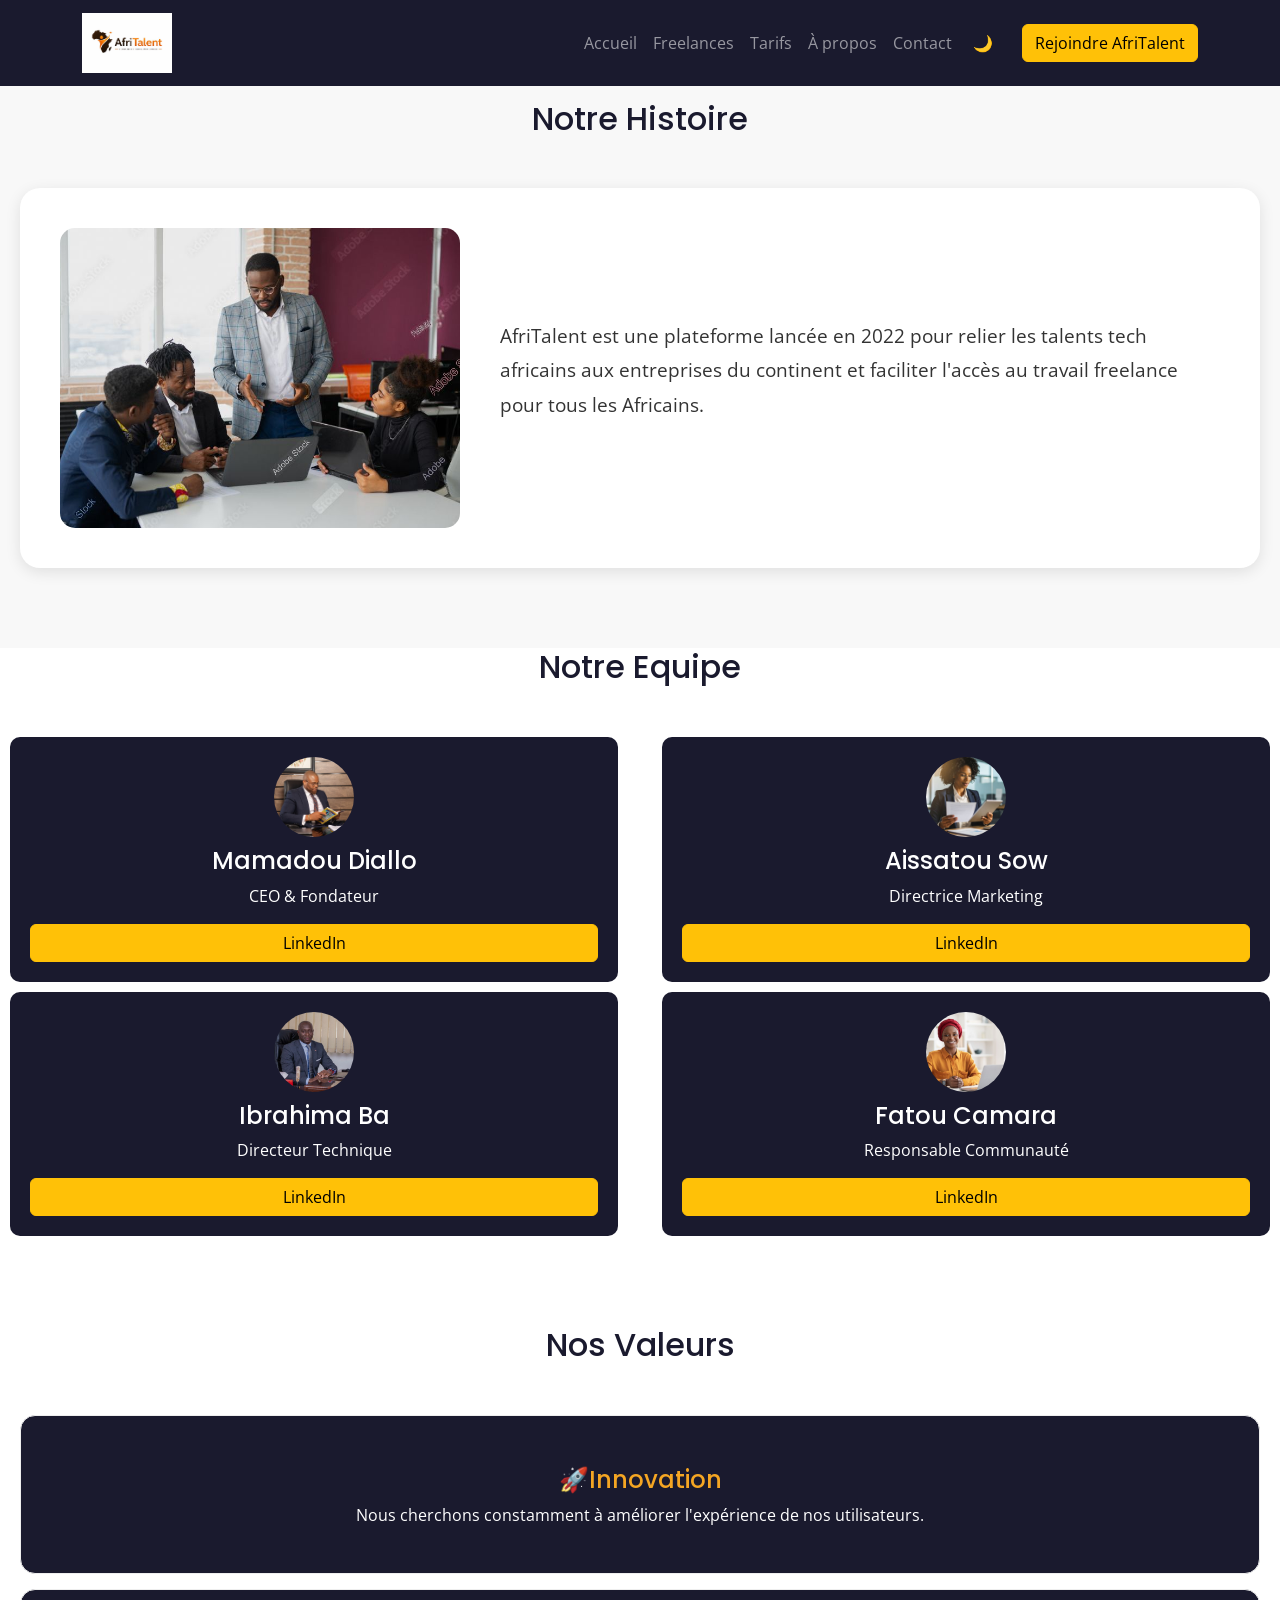
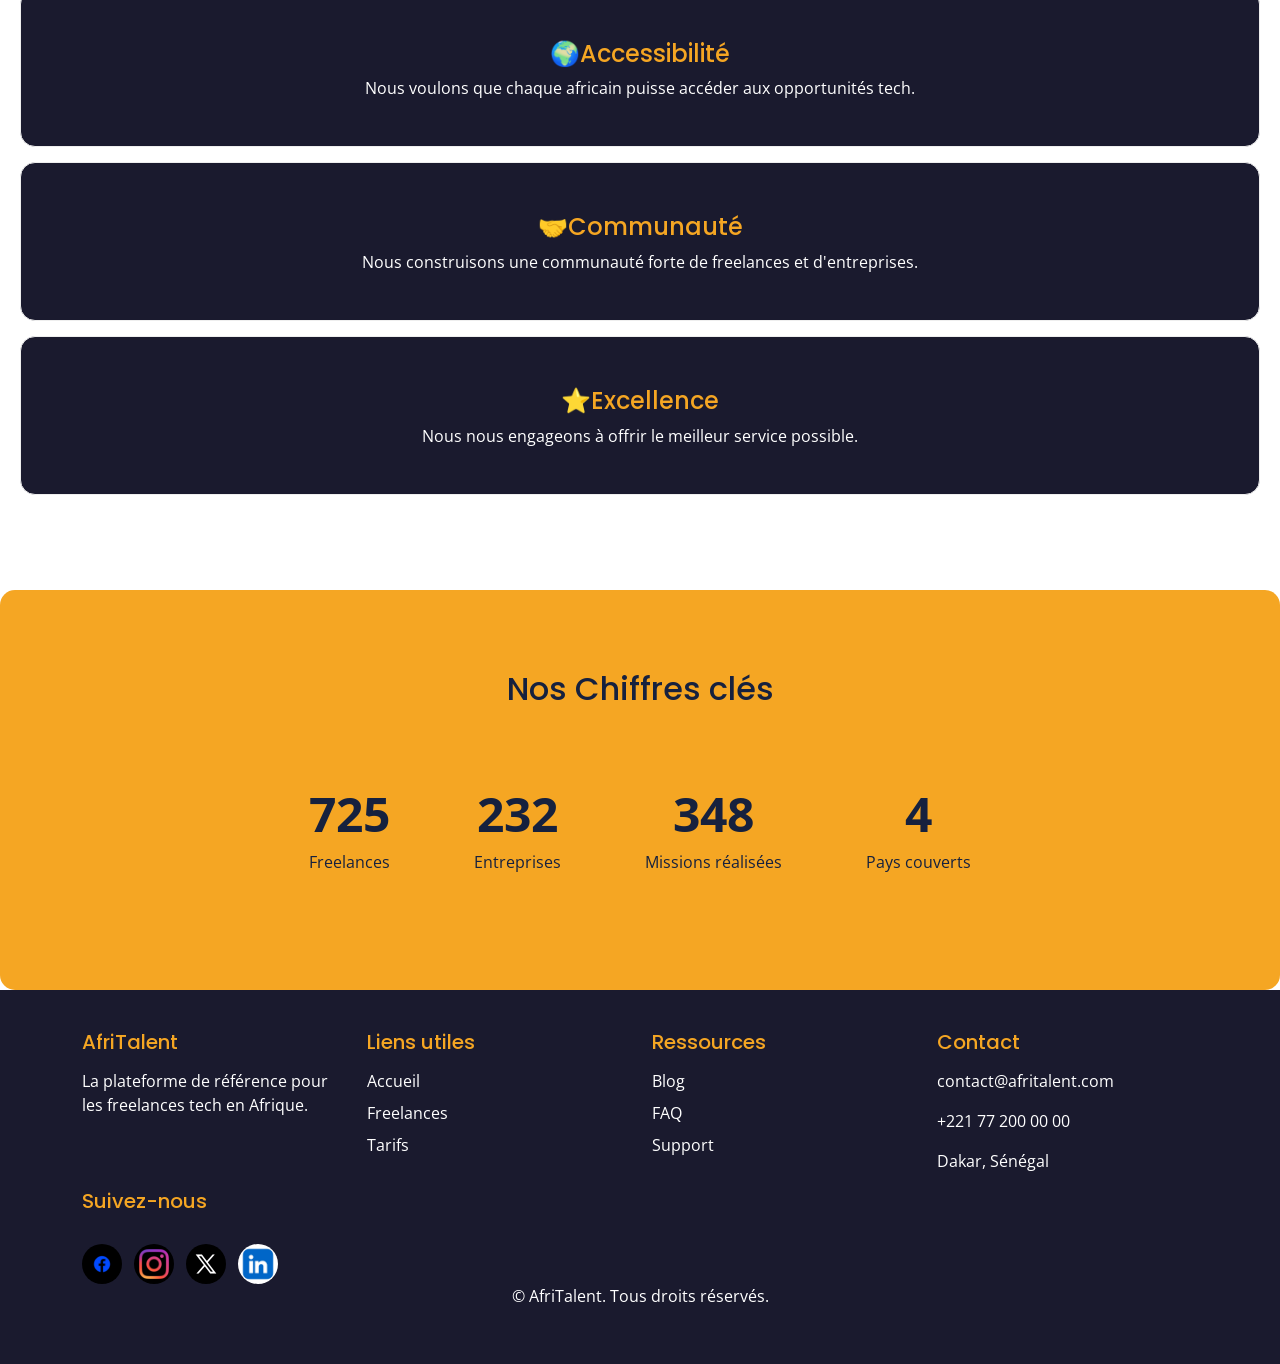
==== commit 61f01687: "Finalisation : corrections responsive, optimisation du code et commentaires" ====
--- a/about.html
+++ b/about.html
@@ -6,23 +6,24 @@
       <title>AfriTalent - A propos</title>
 
       <!-- Bootstrap 5 via CDN : feuillet de style -->
-      <link href="https://cdn.jsdelivr.net/npm/bootstrap@5.3.0/dist/css/bootstrap.min.css" rel="stylesheet"><link rel="preconnect" href="https://fonts.googleapis.com">
+      <link href="https://cdn.jsdelivr.net/npm/bootstrap@5.3.0/dist/css/bootstrap.min.css" rel="stylesheet">
+      <link rel="preconnect" href="https://fonts.googleapis.com">
       <link rel="preconnect" href="https://fonts.gstatic.com" crossorigin>
       <link href="https://fonts.googleapis.com/css2?family=Open+Sans:ital,wght@0,300..800;1,300..800&family=Poppins:ital,wght@0,100;0,200;0,300;0,400;0,500;0,600;0,700;0,800;0,900;1,100;1,200;1,300;1,400;1,500;1,600;1,700;1,800;1,900&display=swap" rel="stylesheet">
 
       <!-- votre feuille de style personnelle -->
       <link rel="stylesheet" href="css/style.css">
    </head>
+   <body>
    <!-- Bouton Retour en haut -->
    <button id="btn-top" title="Retour en haut">
       ⇧
    </button>
-   <body>
       <header>
          <nav class="navbar navbar-expand-lg navbar-dark fixed-top">
             <div class="container">
                <a class="navbar-brand" href="index.html">
-                  <img src="images/AfriTalent logo.jpeg" alt="logo" height="50px">
+                  <img src="images/AfriTalent logo.jpeg" alt="logo AfriTalent" height="50">
                </a>
                <button class="navbar-toggler" type="button" data-bs-toggle="collapse" data-bs-target="#navMenu"
                   aria-controls="navMenu" aria-expanded="false" aria-label="Toggle navigation">
@@ -31,16 +32,16 @@
                <div class="collapse navbar-collapse" id="navMenu">
                   <ul class="navbar-nav ms-auto">
                      <li class="nav-item"><a class="nav-link" href="index.html">Accueil</a></li>
-                     <li class="nav-item"><a class="nav-link" href="freelances.html">Freelance</a></li>
+                     <li class="nav-item"><a class="nav-link" href="freelances.html">Freelances</a></li>
                      <li class="nav-item"><a class="nav-link" href="tarifs.html">Tarifs</a></li>
                      <li class="nav-item"><a class="nav-link" href="about.html">À propos</a></li>
                      <li class="nav-item"><a class="nav-link" href="contact.html">Contact</a></li>
                   </ul>
                   <!-- Toggle Dark Mode -->
-                  <button id="theme-toggle" class="btn btn-white rounded-circle">
+                  <button id="theme-toggle" class="btn rounded-circle">
                      🌙
                   </button>
-                  <a href="#" class="btn btn-warning ms-3">Rejoindre AfriTalent</a>
+                  <a href="contact.html" class="btn btn-warning ms-3">Rejoindre AfriTalent</a>
                </div>
             </div>
          </nav>
@@ -50,7 +51,7 @@
             <h2>Notre Histoire</h2>
             <div>
                <img src="images/histoire.jpeg" alt="Histoire d'AfriTalent">
-               <p>AfriTalent est une plateforme lancée en 2022 pour relier les talents tech africains aux entreprises du continent et faciliter l'accés au travail freelance pour tous les africains.</p>
+               <p>AfriTalent est une plateforme lancée en 2022 pour relier les talents tech africains aux entreprises du continent et faciliter l'accès au travail freelance pour tous les Africains.</p>
             </div>
          </section>
 
@@ -62,36 +63,38 @@
                      <img src="images/equipe1.jpg" alt="Mamadou Diallo">
                      <h3>Mamadou Diallo</h3>
                      <p>CEO & Fondateur</p>
-                     <a href="#"class="btn btn-warning">LinkedIn</a>
-                  </div>
-               </div>
-
-            <div class="col-md-6">
-               <div class="card">
-                  <img src="images/equipe2.jpg" alt="Aissatou Sow">
-                  <h3>Aissatou Sow</h3>
-                  <p>Directrice Marketing</p>
-                  <a href="#" class="btn btn-warning">LinkedIn</a>
-               </div>
-            </div>
-
-            <div class="col-md-6">
-               <div class="card">
-                  <img src="images/equipe3.jpeg" alt="Ibrahima Ba">
-                  <h3>Ibrahima Ba</h3>
-                  <p>Directeur Technique</p>
-                  <a href="#" class="btn btn-warning">LinkedIn</a>
-               </div>
-            </div>
-
-            <div class="col-md-6">
-               <div class="card">
-                  <img src="images/equipe4.jpg" alt="Fatou Camara">
-                  <h3>Fatou Camara</h3>
-                  <p>Responsable Communauté</p>
-                  <a href="#" class="btn btn-warning">LinkedIn</a>
-               </div>
-            </div>
+                     <a href="#" class="btn btn-warning">LinkedIn</a>
+                  </div>
+               </div>
+
+               <div class="col-md-6">
+                  <div class="card">
+                     <img src="images/equipe2.jpg" alt="Aissatou Sow">
+                     <h3>Aissatou Sow</h3>
+                     <p>Directrice Marketing</p>
+                     <a href="#" class="btn btn-warning">LinkedIn</a>
+                  </div>
+               </div>   
+           
+
+               <div class="col-md-6">
+                  <div class="card">
+                     <img src="images/equipe3.jpeg" alt="Ibrahima Ba">
+                     <h3>Ibrahima Ba</h3>
+                     <p>Directeur Technique</p>
+                     <a href="#" class="btn btn-warning">LinkedIn</a>
+                  </div>
+               </div>
+
+               <div class="col-md-6">
+                  <div class="card">
+                     <img src="images/equipe4.jpg" alt="Fatou Camara">
+                     <h3>Fatou Camara</h3>
+                     <p>Responsable Communauté</p>
+                     <a href="#" class="btn btn-warning">LinkedIn</a>
+                  </div>
+               </div>
+            </div>   
          </section>
 
          <section id="valeurs">
@@ -101,20 +104,20 @@
                <p>Nous cherchons constamment à améliorer l'expérience de nos utilisateurs.</p>
             </div>
 
-         <div class="valeur">
+            <div class="valeur">
                <h3>🌍Accessibilité</h3>
                <p>Nous voulons que chaque africain puisse accéder aux opportunités tech.</p>
-         </div>
-
-         <div class="valeur">
+            </div>
+
+            <div class="valeur">
                <h3>🤝Communauté</h3>
                <p>Nous construisons une communauté forte de freelances et d'entreprises.</p>
-         </div>
-
-         <div class="valeur">
+            </div>
+
+            <div class="valeur">
                <h3>⭐Excellence</h3>
                <p>Nous nous engageons à offrir le meilleur service possible.</p>
-         </div>
+            </div>
          </section>
 
          <section id="chiffres">
@@ -169,8 +172,24 @@
                   <p><a href="tel:+221772000000">+221 77 200 00 00</a></p>
                   <p>Dakar, Sénégal</p>
                </div>
-            </div>
-            <p class="text-center">©<span id="annee"></span>AfriTalent. Tous droits réservés.</p>
+               <!-- Réseaux sociaux -->
+               <h5>Suivez-nous</h5>
+               <div class="socials-links">
+                  <a href="https://www.facebook.com/share/1BC58p3h5S/?mibextid=wwXIfr" target="_blank">
+                     <img src="images/Facebook-logo.jpeg" alt="Facebook" width="40">
+                  </a>
+                  <a href="https://www.instagram.com/afritalents?igsh=MTgwMTkwMWZ4cTNweQ==" target="_blank">
+                     <img src="images/Instagram-logo.jpeg" alt="Instagram" width="40">
+                  </a>
+                  <a href="https://x.com/bbmjean?s=21" target="_blank">
+                     <img src="images/X-logo.jpeg" alt="X" width="40">
+                  </a>
+                  <a href="https://www.linkedin.com/company/afritalent-academy/" target="_blank">
+                     <img src="images/Linkedin-logo.jpeg" alt="LinkedIn" width="40">
+                  </a>
+               </div>
+            </div>
+            <p class="text-center">©<span id="annee"></span> AfriTalent. Tous droits réservés.</p>
          </div>
       </footer>
 
--- a/css/style.css
+++ b/css/style.css
@@ -4,7 +4,7 @@
     --couleur-secondaire: #1A1A2E;
     --couleur-texte: #333333;
     --couleur-fond: #FFFFFF;
-    --couleur-accent:#16213E;
+    --couleur-accent: #16213E;
     --police-titre: 'Poppins', sans-serif;
     --police-corps: 'Open Sans', sans-serif;
     --espacement: 20px;
@@ -12,31 +12,39 @@
 }
 
 /* RESET ET BASE  */
-*{
+* {
     margin: 0;
     padding: 0;
     box-sizing: border-box;
 }
 
-body{
+body {
     font-family: var(--police-corps);
     color: var(--couleur-texte);
     background-color: var(--couleur-fond);
 }
 
 /* TYPOGRAPHIE */
-h1, h2, h3, h4, h5 {
+h1,h2,h3,h4,h5 {
     font-family: var(--police-titre);
     color: var(--couleur-secondaire);
 }
 
-h1{ font-size: 3rem; }
-h2{ font-size: 2rem; }
-h3{ font-size: 1.5rem; }
+h1 {
+    font-size: 3rem;
+}
+
+h2 {
+    font-size: 2rem;
+}
+
+h3 {
+    font-size: 1.5rem;
+}
 
 /* NAVBAR */
-nav{
-    background-color: var(--couleur-secondaire) ;
+nav {
+    background-color: var(--couleur-secondaire);
 }
 
 .navbar-brand img {
@@ -48,7 +56,7 @@
     background-color: var(--couleur-secondaire);
     color: white;
     padding: 40px 0;
-    margin-top: 50px;
+    margin-top: 0;
 }
 
 footer h5 {
@@ -69,8 +77,26 @@
 footer ul li {
     margin-bottom: 8px;
 }
-footer {
-    margin-top: 0;
+
+/* RESEAUX SOCIAUX IMAGE */
+.socials-links {
+    display: flex;
+    gap: 12px;
+    margin-top: 1rem;
+
+}
+
+.socials-links a {
+    width: 40px;
+    height: 40px;
+    border-radius: 50%;
+    overflow: hidden;
+    transition: all 0.3s ease;
+}
+
+.socials-links a:hover {
+    transform: translateY(-3px);
+    box-shadow: 0 5px 15px rgba(245, 158, 11, 0.4);
 }
 
 /* HERO DISPOSITION */
@@ -78,7 +104,7 @@
     display: flex;
     justify-content: space-between;
     align-items: center;
-    gap: 40px;
+    gap: 60px;
 }
 
 .hero-texte {
@@ -93,24 +119,23 @@
     margin-right: -40px;
 }
 
-.hero-image img {
-    width: 100%;
-    max-width: 500px;
-    border-radius: 20px;
-}
-
 /* section */
-section h2{
+section h2 {
     text-align: center;
     margin-bottom: 50px;
 }
-#hero h2{
+
+#hero h2 {
     text-align: left;
     margin-top: 30px;
+    color: white;
+}
+#hero h1{
+    color: white;
 }
 
 /* FOND */
-#hero{
+#hero {
     background-image: url('../images/AfriqueTech.jpeg');
     background-size: cover;
     background-position: center;
@@ -120,42 +145,44 @@
     overflow: hidden;
 }
 
-/* TEXTE ET IMEGE DEVANT LE FOND */
+/* TEXTE ET IMAGE DEVANT LE FOND */
 #hero .container {
     position: relative;
     z-index: 1;
 }
 
-/* FLEX GAUCHE/DROITE  */
-.hero-content {
-    display: flex;
-    align-items: center;
-    gap: 60px;
-}
-
-/* TEXTES BLANCS */
-#hero h1 { color: #fff; font-size: 3rem; font-weight: 800;}
-#hero h2 { color: #aaa; font-size: 1.1rem; font-weight: 400;}
-.text-orange {color: #f5a623;}
+.text-orange {
+    color: #f5a623;
+}
 
 /* IMAGE */
 .hero-image img {
     width: 100%;
-    border-radius: 18px;
+    max-width: 500px;
+    border-radius: 20px;
     /* Fusionne l'image avec le fond sombre */
     mix-blend-mode: luminosity;
     /* Efface les bords progressivement */
-    mask-image: radial-gradient(ellipse 80% 80% at 55% 45%,black 30%, transparent 80% );
+    -webkit-mask-image: radial-gradient(ellipse 80% 80% at 55% 45%, black 30%, transparent 80%);
+    mask-image: radial-gradient(ellipse 80% 80% at 55% 45%, black 30%, transparent 80%);
 }
 
 /* STATS */
-.stat span { color: #f5a623; font-size: 1.8rem; font-weight: 800;}
-.stat p { color: #aaa;}
-.stats{
+.stat span {
+    color: #f5a623;
+    font-size: 1.8rem;
+    font-weight: 800;
+}
+
+.stat p {
+    color: #aaa;
+}
+
+.stats {
     display: flex;
     gap: 3rem;
     margin-left: 2rem;
-    text-align: center;   
+    text-align: center;
 }
 
 
@@ -172,37 +199,37 @@
 }
 
 /* BENTO GRID COMMENT CA MARCHE */
+#comment-ca-marche {
+    padding: 80px 20px;
+    display: flex;
+    flex-direction: column;
+    align-items: center;
+}
 .bento-grid {
     display: grid;
-    grid-template-columns: repeat(3, 1fr);
     gap: 20px;
-    padding: 20px;
-}
-#comment-ca-marche {
-    padding: 80px 20px;
-} 
+    width: 100%;
+    max-width: 900px;
+    grid-template-columns: 1fr 1.8fr;
+}
 .bento-item {
     background-color: var(--couleur-secondaire);
     color: white;
     padding: 30px;
     border-radius: 15px;
 }
-
 .bento-large {
     grid-column: 1;
-    grid-row: 1;
-}
-.bento-item:last-child {
-    grid-column: 3;
-    grid-row: 1;
-}
-
+    grid-row: 1/3;
+}
 .bento-item:nth-child(2) {
     grid-column: 2;
     grid-row: 1;
-
-}
-
+}
+.bento-item:nth-child(3) {
+    grid-column: 2;
+    grid-row: 2;
+}
 .numero {
     font-size: 3rem;
     font-weight: bold;
@@ -226,16 +253,18 @@
     transition: all 0.3s ease;
     margin-bottom: 20px;
 }
+
 .categories-grid {
     display: grid;
-    grid-template-columns: repeat(3,1fr);
+    grid-template-columns: repeat(3, 1fr);
     gap: 30px;
     width: 100%;
 }
 
-#categorie {
+.categories {
     padding: 80px 20px;
 }
+
 .categories:hover {
     background-color: var(--couleur-primaire);
     transform: translateY(-5px);
@@ -291,13 +320,16 @@
     color: white;
     padding: 80px 20px;
 }
+
 #cta h2 {
     color: white;
 }
+
 #cta p {
     color: white;
     margin-bottom: 30px;
 }
+
 /* CSS FREELANCE */
 #filtres {
     text-align: center;
@@ -305,6 +337,7 @@
     background-color: #f8f8f8;
     padding-top: 100px;
 }
+
 .filtre {
     background-color: var(--couleur-secondaire);
     border: 2px solid var(--couleur-primaire);
@@ -316,6 +349,7 @@
     transition: all 0.3s ease;
     font-weight: bold;
 }
+
 .filtre:hover {
     background-color: var(--couleur-primaire);
     color: white;
@@ -325,20 +359,21 @@
 .card {
     border: none;
     border-radius: 10px;
-    transition: transform 0.3s ease;
+    transition: transform 0.5s ease;
     padding: 20px;
     margin-bottom: 10px;
     background-color: var(--couleur-secondaire);
     text-align: center;
 }
+
 .card:first-child {
     margin-left: 10px;
     margin-right: 10px;
 }
 
 .card:hover {
-    transform: translateY(-5px);
-    box-shadow: 0 8px 25px rgba(0, 0, 0, 0.2);
+    transform: translateY(-10px);
+    box-shadow: 0 8px 25px rgba(245, 158, 11, 0.4);
 }
 
 .card img {
@@ -346,15 +381,17 @@
     height: 80px;
     border-radius: 50%;
     object-fit: cover;
-    margin-bottom: 10px;
     margin: auto;
 }
+
 .card p {
     color: white;
 }
+
 .card h3 {
     color: white;
 }
+
 .card li {
     color: white;
 }
@@ -363,42 +400,51 @@
 #tarifs .btn {
     margin-top: auto;
 }
+
 #tarifs h2 {
     margin-top: 100px;
 }
+
 #tarifs h3 {
     text-align: center;
 }
+
 #tarifs p {
     text-align: center;
 }
+
 #tarifs li {
     text-align: left;
 }
+
 #plan-pro {
-    padding-top: 45px; 
+    padding-top: 45px;
 }
 
 /* FAQ */
 #faq {
     padding: 80px 20px;
 }
+
 /* FAQ ACCORDION */
 .accordion-item {
     border: 1px solid #eee;
     margin-bottom: 10px;
     border-radius: 10px;
 }
+
 .accordion-button {
     background-color: white;
     color: var(--couleur-secondaire);
     font-weight: bold;
-    border-radius: 10px;   
-}
+    border-radius: 10px;
+}
+
 .accordion-button:not(.collapsed) {
     background-color: var(--couleur-primaire);
     color: white;
 }
+
 .accordion-body {
     background-color: #f8f8f8;
     border-radius: 0 0 10px 10px;
@@ -410,6 +456,7 @@
     background-color: #f8f8f8;
     padding-top: 100px;
 }
+
 #histoire div {
     display: flex;
     gap: 40px;
@@ -419,11 +466,13 @@
     border-radius: 20px;
     box-shadow: 0 4px 15px rgba(0, 0, 0, 0.1);
 }
+
 #histoire p {
     font-size: 1.2rem;
     line-height: 1.8;
     color: var(--couleur-texte);
 }
+
 #histoire img {
     width: 400px;
     height: 300px;
@@ -434,14 +483,15 @@
 #equipe .card img {
     width: 80px;
     height: 80px;
-    margin-bottom: 10px;   
-    border-radius: 50%;    
+    margin-bottom: 10px;
+    border-radius: 50%;
 }
 
 /* VALEURS */
 #valeurs {
     padding: 80px 20px;
 }
+
 .valeur {
     text-align: center;
     padding: 30px;
@@ -450,8 +500,9 @@
     margin-bottom: 15px;
     border: 1px solid #eee;
     transition: all 0.3s ease, box-shadow 0.3s ease;
-    color: white;   
-}
+    color: white;
+}
+
 .valeur h3 {
     margin-top: 20px;
     color: var(--couleur-primaire);
@@ -461,20 +512,23 @@
 #chiffres {
     padding: 80px 20px;
     background-color: var(--couleur-primaire);
-   color: var(--couleur-accent);
-   text-align: center;
-   border-radius: 15px;
-}
+    color: var(--couleur-accent);
+    text-align: center;
+    border-radius: 15px;
+}
+
 #chiffres h2 {
     color: var(--couleur-accent);
 }
+
 .chiffre {
     display: inline-block;
-    margin:20px 40px;
-}
+    margin: 20px 40px;
+}
+
 .chiffre span {
     font-size: 3rem;
-    font-weight: bold;   
+    font-weight: bold;
 }
 
 /* CONTACT */
@@ -482,18 +536,21 @@
     padding: 80px 20px;
     padding-top: 100px;
 }
+
 .contact-wrapper {
     display: flex;
-    gap: 60px;  
+    gap: 60px;
     max-width: 1100px;
     margin: 0 auto;
 
 }
+
 /* iframe */
 iframe {
-    margin-top: 200px;
+    margin-top: 40px;
     border-radius: 15px;
 }
+
 /* Formulaire à gauche  */
 #formulaireContact {
     flex: 2;
@@ -503,18 +560,20 @@
     /* padding-bottom: 150px; */
     background-color: var(--couleur-secondaire);
 }
+
 #formulaireContact label {
     font-weight: 600;
     color: white;
     margin-bottom: 5px;
     display: block;
 }
+
 #formulaireContact input,
 #formulaireContact select,
 #formulaireContact textarea {
     width: 100%;
     padding: 12px 15px;
-    border: 1px solid #f5a623;
+    border: 1px solid var(--couleur-primaire);
     border-radius: 8px;
     margin-bottom: 25px;
     font-family: var(--police-corps);
@@ -525,32 +584,35 @@
     height: 150px;
     resize: vertical;
 }
-    
+
 #formulaireContact button {
     width: 100%;
     padding: 14px;
     font-size: 1rem;
 }
+
 /* coordonnées Section */
 .coordonnees {
-   background-color: var(--couleur-secondaire); 
-   padding: 32px 24px;
-   border-radius: 15px;
-   max-width: 480px;
-   color: white;
-   height: 400px;
-}
+    background-color: var(--couleur-secondaire);
+    padding: 32px 24px;
+    border-radius: 15px;
+    max-width: 480px;
+    color: white;
+    min-height: 400px;
+}
+
 .coordonnees h3 {
-   color: white;
-   font-size: 13px;
-   font-weight: 600;
-   letter-spacing: 0.12rem;
-   text-transform: uppercase;
-   margin-bottom: 28px;
-   padding-bottom: 16px;
-   border-bottom: 1px solid #2d3a52;
-   text-align: center;
-}
+    color: white;
+    font-size: 13px;
+    font-weight: 600;
+    letter-spacing: 0.12rem;
+    text-transform: uppercase;
+    margin-bottom: 28px;
+    padding-bottom: 16px;
+    border-bottom: 1px solid #2d3a52;
+    text-align: center;
+}
+
 /* Chaque ligne de contact */
 .coordonnees p {
     display: flex;
@@ -558,18 +620,28 @@
     gap: 20px;
     margin: 0 0 50px 0;
 }
+
 /* Icône dans un carré arrondi */
 .coordonnees p .icon-box {
     width: 52px;
     height: 52px;
     border-radius: 12px;
-    display: flex ;
+    display: flex;
     justify-content: center;
-    font-size: 22px;  
-}
-.coordonnees p.email .icon-box  {background-color: #1e3a5f;}
-.coordonnees p.phone .icon-box  {background-color: #3b1a14;}
-.coordonnees p.address .icon-box {background-color: #2b1a4a;}
+    font-size: 22px;
+}
+
+.coordonnees p.email .icon-box {
+    background-color: #1e3a5f;
+}
+
+.coordonnees p.phone .icon-box {
+    background-color: #3b1a14;
+}
+
+.coordonnees p.address .icon-box {
+    background-color: #2b1a4a;
+}
 
 /* Bloc texte label + valeur */
 .coordonnees p .info {
@@ -577,6 +649,7 @@
     flex-direction: column;
     gap: 4px;
 }
+
 .coordonnees p .label {
     font-size: 11px;
     font-weight: 600;
@@ -584,16 +657,19 @@
     text-transform: uppercase;
     color: #7a8aa0;
 }
+
 .coordonnees p a {
     font-size: 17px;
     font-weight: 600;
     text-decoration: none;
     color: #fff;
 }
+
 /* Email en bleue  */
 .coordonnees p.email a {
     color: #4a9eff;
 }
+
 /* Téléphone en orange */
 .coordonnees p.phone a {
     color: #e8884a;
@@ -602,10 +678,12 @@
 /* RESPONSIVE DESIGN - COMMIT 5 */
 /* TABLETTE (768px) */
 @media (max-width: 768px) {
+
     /* Navbar */
-    .navbar-bar img {
+    .navbar-brand img {
         height: 35px;
     }
+
     .navbar-nav {
         text-align: center;
     }
@@ -615,18 +693,27 @@
         flex-direction: row;
         align-items: center;
     }
+    .hero {
+        padding: 60px;
+        height: auto;
+    }
+
     .hero-texte {
         text-align: center;
     }
+
     .hero-image img {
         width: 100%;
         max-width: 300px;
     }
-    #hero h1 {
+
+    .hero h1 {
         font-size: 2.5rem;
     }
-    #hero h2 {
+
+    .hero h2 {
         font-size: 1.2rem;
+        text-align: center;
     }
 
     /* Stats */
@@ -634,11 +721,12 @@
         flex-direction: row;
         gap: 20px;
     }
-    
+
     /* Bento Grid */
     .bento-grid {
         grid-template-columns: 1fr;
     }
+
     .bento-large,
     .bento-item:nth-child(2),
     .bento-item:last-child {
@@ -652,8 +740,7 @@
     }
 
     /* Catégories */
-    #categories .row{
-        display: grid;
+    .categories-grid {
         grid-template-columns: 1fr;
     }
 
@@ -661,10 +748,12 @@
     .carousel {
         padding: 30px;
     }
+
     .temoignage img {
         width: 60px;
         height: 60px;
     }
+
     .temoignage h3 {
         font-size: 1rem;
     }
@@ -673,18 +762,13 @@
     #cta {
         padding: 50px 20px;
     }
-    #cta h2{
+
+    #cta h2 {
         font-size: 1.5rem;
     }
+
     #cta p {
         font-size: 0.9rem;
-    }
-
-    /* Filtres */
-    .filtres {
-        padding: 5px 10px;
-        font-size: 0.7rem;
-        margin: 3px;
     }
 
     /* Cartes */
@@ -696,15 +780,19 @@
     #plan-pro {
         transform: scale(1);
     }
+
     #tarifs .card {
-        margin-bottom: 20px 
-    } 
+        margin-bottom: 20px
+    }
+
     .prix {
         font-size: 1.5rem;
     }
+
     .badge {
         font-size: 0.75rem;
     }
+
     #tarifs ul li {
         font-size: 0.9rem;
         padding: 6px 0;
@@ -719,6 +807,7 @@
     #histoire div {
         flex-direction: column;
     }
+
     #histoire img {
         width: 100%;
         height: auto;
@@ -729,22 +818,26 @@
     #equipe {
         padding: 40px 20px;
     }
+
     #equipe .card {
         margin-bottom: 20px;
     }
+
     #equipe .card img {
         width: 80px;
         height: 80px;
     }
+
     #equipe .card h3 {
         font-size: 1rem;
     }
+
     #equipe .card p {
         font-size: 0.9rem;
     }
 
     /* Valeurs */
-    .valeur h3{
+    .valeur h3 {
         font-size: 1.2rem;
     }
 
@@ -757,17 +850,20 @@
     #contact {
         padding-top: 100px;
     }
+
     .contact-wrapper {
         flex-direction: column;
     }
+
     .coordonnees {
         border-left: none;
-        border-top: 3px solid var(--couleur-primaire);
         padding-top: 30px;
     }
+
     .coordonnees h3 {
         font-size: 1.2rem;
     }
+
     .coordonnees p {
         font-size: 0.9rem;
     }
@@ -775,12 +871,14 @@
     #formulaireContact {
         padding: 20px;
     }
+
     #formulaireContact input,
     #formulaireContact select,
     #formulaireContact textarea {
         padding: 10px;
         font-size: 0.9rem;
     }
+
     iframe {
         margin-top: 50px;
     }
@@ -789,337 +887,407 @@
     footer .row {
         flex-direction: column;
     }
+
     footer .col-md-3 {
         margin-bottom: 20px;
     }
 
-}    
-    /* MOBILE (375px) */
-    @media (max-width: 375px) {
-
-        /* Navbar */
-        .navbar-brand img {
-            height: 30px;
-        }
-        
-        .navbar-nav {
-            text-align: center;
-        }
-        /* Hero */
-        #hero {
-            padding: 100px 15px 60px;
-        }
-        #hero h1 {
-            font-size: 1.8rem;
-        }
-        #hero h2 {
-            font-size: 1rem;
-        }
-
-        /* Stats */
-        .stat span {
-            font-size: 2rem;
-        }
-
-        /* Bento-grid */
-        .bento-item {
-            padding: 20px;
-        }
-        .numero {
-            font-size: 2rem;
-        }
-        
-        /* Catégories */
-        .categories-grid {
-           grid-template-columns: 1fr;
-           gap: 15px;
-        }
-        .categorie {
-            padding: 40px 15px;
-        }
-
-        /* Carousel */
-        .carousel {
-            padding: 20px;
-        }
-
-        /* CTA */
-        #cta {
-            padding: 40px 15px;
-        }
-        #cta h2 {
-            font-size: 1.3rem;
-        }
-        #cta .btn {
-            width: 100%;
-        }
-
-        /* Filtres */
-        .filtres {
-            padding: 5px 10px;
-            font-size: 0.7rem;
-            margin: 3px;
-        }
-
-        /* Cartes */
-        .card {
-            padding: 10px;
-        }
-        .card img {
-            width: 50px;
-            height: 50px;
-        }
-
-        /* Tarifs */
-        .tarifs {
-            padding: 40px 15px;
-        }
-
-        .prix {
-            font-size: 1.3rem;
-        }
-        .badge {
-            font-size: 0.7rem;
-        } 
-
-        /* FAQ */
-        .accordion-button {
-            font-size: 0.8rem;
-            padding: 10px;
-        }
-        .accordion-body {
-            font-size: 0.85rem;
-            padding: 10px;
-        }
-
-        /* Histoire */
-        #histoire div {
-            padding: 20px;
-        }
-        #histoire img {
-            height: 200px;
-        }
-
-        /* Equipe */
-        #equipe {
-            padding: 30px 15px;
-        }
-        #equipe .card img {
-            width: 60px;
-            height: 60px;
-        }
-        #equipe .card h3 {
-            font-size: 0.9rem;
-        }
-        #equipe .card p {
-            font-size: 0.8rem;
-        }
-
-        /* Valeurs */
-        .valeur {
-            padding: 15px;
-        }
-        .valeur h3 {
-            font-size: 1rem;
-        }
-
-        /* Chiffres */
-        .chiffre span {
-            font-size: 2rem;
-        }
-        /* Formulaire */
-        #contact {
-            padding-top: 80px;
-        }
-        #formulaireContact label {
-            font-size: 0.85rem;
-        }
-        #formulaireContact input,
-        #formulaireContact select,
-        #formulaireContact textarea {
-            padding: 8px;
-            font-size: 0.85rem;
-            margin-bottom: 15px;
-        }
-        #formulaireContact button {
-            padding: 12px;
-            font-size: 0.9rem;
-        }
-        .coordonnees {
-            padding: 20px 0;
-        }
-        .coordonnees h3 {
-            font-size: 1rem;
-        }
-        .coordonnees p {
-            font-size: 0.8rem;
-        }
-
-        /* Iframe */
-        iframe {
-            height: 200px;
-            margin-top: 20px;
-        }
-
-        /* Footer */
-        footer {
-            padding: 20px 0;
-        }
-        footer h5 {
-            font-size: 1rem;
-        }
-
-    }
-    @media (max-width: 568px) {
-        .categories-grid {
-            grid-template-columns: 1fr;
-        }
-    }
-
-    
-
-    /* DESKTOP (1200px+) */
-    @media (min-width: 1200px) {
-        /* Navbar */
-        .navbar-brand img {
-            height: 60px;
-        }
-
-        /* Hero */
-        #hero {
-            min-height: 100vh;
-            display: flex;
-            align-items: center;
-        }
-
-        /* Bento grid */
-        .bento-item {
-            padding: 40px;
-        }
-
-        /* Numéro */
-        .numero {
-            font-size: 3.5rem;
-        }
-
-        /* Catégorie */
-        .categories {
-            padding: 25px;
-        }
-
-        /* Carousel */
-        .temoignage img{
-            width: 100px;
-            height: 100px;
-        }
-
-        /* CTA */
-        #cta {
-            padding: 100px 20px;
-        }
-        #cta h2 {
-            font-size: 2.5rem;
-        }
-        #cta p {
-            font-size: 1.2rem;
-            margin-bottom: 30px;
-        }
-        #cta .btn {
-            font-size: 1.1rem;
-            padding: 12px 30px;
-        }
-
-      /* Cartes */
-        .card img {
-            width: 100px;
-            height: 100px;
-        }
-
-        /* Tarifs */
-        #tarifs .row {
-            align-items: center;
-        }
-        #tarifs .card {
-            height: 100%;
-        }
-
-        /* FAQ */
-        .accordion-button {
-            font-size: 1.1rem;
-        } 
-    }
-
-    /* Commit 6
+}
+
+/* MOBILE (375px) */
+@media (max-width: 375px) {
+
+    /* Navbar */
+    .navbar-brand img {
+        height: 30px;
+    }
+
+    .navbar-nav {
+        text-align: center;
+    }
+
+    /* Hero */
+    #hero {
+        padding: 100px 15px 60px;
+    }
+
+    #hero h1 {
+        font-size: 1.8rem;
+    }
+
+    #hero h2 {
+        font-size: 1rem;
+    }
+
+    /* Stats */
+    .stat span {
+        font-size: 2rem;
+    }
+
+    /* Bento-grid */
+    .bento-item {
+        padding: 20px;
+    }
+
+    .numero {
+        font-size: 2rem;
+    }
+
+    /* Catégories */
+    .categories-grid {
+        grid-template-columns: 1fr;
+    }
+
+    .categories {
+        padding: 40px 15px;
+    }
+
+    /* Carousel */
+    .carousel {
+        padding: 20px;
+    }
+
+    /* CTA */
+    #cta {
+        padding: 40px 15px;
+    }
+
+    #cta h2 {
+        font-size: 1.3rem;
+    }
+
+    #cta .btn {
+        width: 100%;
+    }
+
+    /* Filtres */
+    .filtre {
+        padding: 5px 10px;
+        font-size: 0.7rem;
+        margin: 3px;
+    }
+
+
+    /* Freelance mobile */
+    #freelances .row {
+        display: flex;
+        flex-direction: column;
+    }
+    #freelances .card {
+        display: block;
+        width: 100%;
+        margin-bottom: 20px;
+    }
+
+    /* Cartes */
+    .card {
+        padding: 10px;
+    }
+
+    .card img {
+        width: 50px;
+        height: 50px;
+    }
+
+    /* Tarifs */
+    #tarifs {
+        padding: 40px 15px;
+    }
+
+    .prix {
+        font-size: 1.3rem;
+    }
+
+    .badge {
+        font-size: 0.7rem;
+    }
+
+    /* FAQ */
+    .accordion-button {
+        font-size: 0.8rem;
+        padding: 10px;
+    }
+
+    .accordion-body {
+        font-size: 0.85rem;
+        padding: 10px;
+    }
+
+    /* Histoire */
+    #histoire div {
+        padding: 20px;
+    }
+
+    #histoire img {
+        height: 200px;
+    }
+
+    /* Equipe */
+    #equipe {
+        padding: 30px 15px;
+    }
+
+    #equipe .card img {
+        width: 60px;
+        height: 60px;
+    }
+
+    #equipe .card h3 {
+        font-size: 0.9rem;
+    }
+
+    #equipe .card p {
+        font-size: 0.8rem;
+    }
+
+    /* Valeurs */
+    .valeur {
+        padding: 15px;
+    }
+
+    .valeur h3 {
+        font-size: 1rem;
+    }
+
+    /* Chiffres */
+    .chiffre span {
+        font-size: 2rem;
+    }
+
+    /* Formulaire */
+    #contact {
+        padding-top: 80px;
+    }
+
+    #formulaireContact label {
+        font-size: 0.85rem;
+    }
+
+    #formulaireContact input,
+    #formulaireContact select,
+    #formulaireContact textarea {
+        padding: 8px;
+        font-size: 0.85rem;
+        margin-bottom: 15px;
+    }
+
+    #formulaireContact button {
+        padding: 12px;
+        font-size: 0.9rem;
+    }
+
+    .coordonnees {
+        padding: 20px 0;
+    }
+
+    .coordonnees h3 {
+        font-size: 1rem;
+    }
+
+    .coordonnees p {
+        font-size: 0.8rem;
+    }
+
+    /* Iframe */
+    iframe {
+        height: 200px;
+        margin-top: 20px;
+    }
+
+    /* Footer */
+    footer {
+        padding: 20px 0;
+    }
+
+    footer h5 {
+        font-size: 1rem;
+    }
+}
+
+/* DESKTOP (1200px+) */
+@media (min-width: 1200px) {
+
+    /* Navbar */
+    .navbar-brand img {
+        height: 60px;
+    }
+
+    /* Hero */
+    #hero {
+        min-height: 100vh;
+        display: flex;
+        align-items: center;
+    }
+
+    /* Bento grid */
+    .bento-item {
+        padding: 40px;
+    }
+
+    /* Numéro */
+    .numero {
+        font-size: 3.5rem;
+    }
+
+    /* Catégorie */
+    .categories {
+        padding: 25px;
+    }
+
+    /* Carousel */
+    .temoignage img {
+        width: 100px;
+        height: 100px;
+    }
+
+    /* CTA */
+    #cta {
+        padding: 100px 20px;
+    }
+
+    #cta h2 {
+        font-size: 2.5rem;
+    }
+
+    #cta p {
+        font-size: 1.2rem;
+        margin-bottom: 30px;
+    }
+
+    #cta .btn {
+        font-size: 1.1rem;
+        padding: 12px 30px;
+    }
+
+    /* Cartes */
+    .card img {
+        width: 100px;
+        height: 100px;
+    }
+
+    /* Tarifs */
+    #tarifs .row {
+        align-items: center;
+    }
+
+    #tarifs .card {
+        height: 100%;
+    }
+
+    /* FAQ */
+    .accordion-button {
+        font-size: 1.1rem;
+    }
+}
+
+/* Commit 6
     DARK MODE */
 
-    body.dark-mode {
-        background-color: #121212;
-        color: white;
-    }
-
-    body.dark-mode h1,
-    body.dark-mode h2,
-    body.dark-mode h3,
-    body.dark-mode P,
-    body.dark-mode li,
-    body.dark-mode div,
-    body.dark-mode label {
-        color: white;
-    }
-
-    /* Conserver les couleurs des valeurs */
-    body.dark-mode .valeur h3 {
-        color: var(--couleur-primaire);
-    }
-    /* Conserver les couleurs des temoignages */
-    body.dark-mode .temoignage h3 {
-        color: var(--couleur-primaire);
-    }
-    body.dark-mode .card,
-    body.dark-mode .valeur,
-    body.dark-mode .coordonnees,
-    body.dark-mode #formulaireContact,
-    body.dark-mode #histoire div,
-    body.dark-mode .bento-item,
-    body.dark-mode .accordion-body {
-        background-color: #1f1f1f;
-    }
-
-    body.dark-mode #histoire p {
-        color: white;
-    }
-
-    body.dark-mode #filtres,
-    body.dark-mode #histoire {
-        background-color: #181818;
-    }
-
-    /* NAVBAR DYNAMIQUE */
-    .navbar {
-        transition: all 0.3s ease;
-    }
-    .navbar-scroll {
-        background-color: rgba(26, 26, 46, 0.95) !important;
-        box-shadow: 0 4px 15px rgba(0, 0, 0, 0.3);
-        padding-top: 5px;
-        padding-bottom: 5px;
-    }
-
-    /* RETOUR TOP */
-
-    #btn-top {
-        position: fixed;
-        bottom: 20px;
-        right: 20px;
-        height: 50px;
-        border: none;
-        border-radius: 50%;
-        background-color: var(--couleur-primaire);
-        color: white;
-        font-size: 24px;
-        cursor: pointer;
-    }
-    #btn-top:hover {
-        transform: scale(1.1);
-    }
-
+body.dark-mode {
+    background-color: #121212;
+    color: white;
+}
+
+body.dark-mode h1,
+body.dark-mode h2,
+body.dark-mode h3,
+body.dark-mode p,
+body.dark-mode li,
+body.dark-mode label {
+    color: white;
+}
+
+/* Conserver les couleurs des valeurs */
+body.dark-mode .valeur h3 {
+    color: var(--couleur-primaire);
+}
+
+/* Conserver les couleurs des temoignages */
+body.dark-mode .temoignage h3 {
+    color: var(--couleur-primaire);
+}
+
+body.dark-mode .card,
+body.dark-mode .valeur,
+body.dark-mode .coordonnees,
+body.dark-mode #formulaireContact,
+body.dark-mode #histoire div,
+body.dark-mode .bento-item,
+body.dark-mode .accordion-body {
+    background-color: #1f1f1f;
+}
+body.dark-mode .accordion-body,
+body.dark-mode #histoire p {
+    color: white;
+}
+
+body.dark-mode #filtres,
+body.dark-mode #histoire {
+    background-color: #181818;
+}
+
+/* NAVBAR DYNAMIQUE */
+.navbar {
+    transition: all 0.3s ease;
+}
+
+.navbar-scroll {
+    background-color: rgba(26, 26, 46, 0.95) !important;
+    box-shadow: 0 4px 15px rgba(0, 0, 0, 0.3);
+    padding-top: 5px;
+    padding-bottom: 5px;
+}
+
+/* RETOUR TOP */
+
+#btn-top {
+    position: fixed;
+    bottom: 20px;
+    right: 20px;
+    height: 50px;
+    width: 50px;
+    border: none;
+    border-radius: 50%;
+    background-color: var(--couleur-primaire);
+    color: white;
+    font-size: 24px;
+    cursor: pointer;
+    z-index: 999;
+    transition: 0.3s ease;
+    display: none;
+}
+
+#btn-top:hover {
+    transform: scale(1.1);
+}
+
+/* COMMIT 7
+    Fade In des sections */
+
+.fade-in {
+    opacity: 0;
+    transform: translateY(40px);
+    transition: all 0.8s ease;
+}
+
+.fade-in.visible {
+    opacity: 1;
+    transform: translateY(0);
+}
+
+
+/* COMMIT 8 */
+.erreur {
+    color: red;
+    font-size: 0.9rem;
+    display: block;
+    margin-top: -15px;
+    margin-bottom: 10px;
+}
+
+#messageSuccess {
+    color: lightgreen;
+    font-weight: bold;
+    text-align: center;
+    margin-top: 15px;
+}
